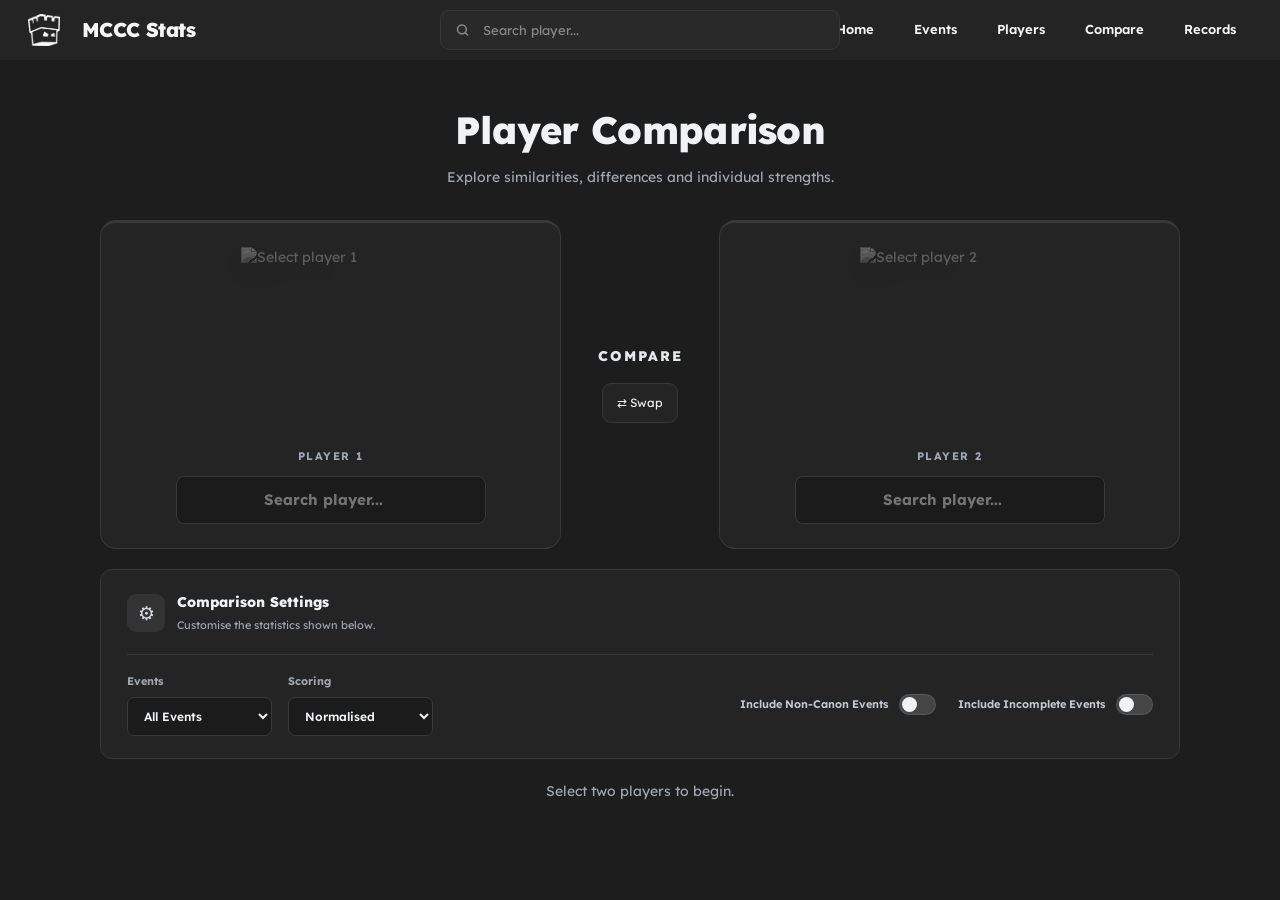
==== compare.html @ 7f7164e3 "Add files via upload" ====
<!DOCTYPE html>
<html lang="en">
<head>
  <meta charset="UTF-8">
  <meta name="viewport" content="width=device-width, initial-scale=1">
  <link rel="icon" type="image/png" href="logo.png?v=2">
  <title>Player Comparison | MCCC Stats</title>
  <link rel="stylesheet" href="css/style.css">
  <link rel="stylesheet" href="css/responsive.css">
  <link rel="stylesheet" href="css/compare.css">
</head>
<body>
<header class="site-header">
  <nav class="navbar">
    <div class="navbar-start">
      <img src="logo.png" alt="MCCC Logo"
     style="width:32px;height:32px;object-fit:contain;vertical-align:middle;margin-right:10px;">
      <a href="index.html" class="navbar-brand">MCCC Stats</a>
    </div>
    <div class="navbar-search">
      <label class="sr-only" for="navbar-player-search">Search for a player</label>
      <input type="search" id="navbar-player-search"
             class="navbar-search-input"
             placeholder="Search player..." autocomplete="off">
      <div id="navbar-search-results"
           class="navbar-search-results" hidden></div>
    </div>
    <div class="navbar-end">
      <a class="nav-link" href="index.html">Home</a>
      <a class="nav-link" href="events.html">Events</a>
      <a class="nav-link" href="players.html">Players</a>
      <a href="compare.html" class="nav-link active" aria-current="page">Compare</a>
      <a class="nav-link" href="records.html">Records</a>
    </div>
  </nav>
</header>

<main class="compare-page">
  <div class="compare-heading">
    <h1>Player Comparison</h1>
    <p>Explore similarities, differences and individual strengths.</p>
  </div>

  <section class="compare-versus" aria-label="Select players">

    <div class="compare-contender compare-left">
      <img id="compare-avatar-a"
     src="https://mc-heads.net/body/weeakneSSS/180"
     alt="Select player 1"
     class="compare-placeholder">

      <label for="compare-player-a">Player 1</label>

      <div class="compare-player-search">
        <input id="compare-player-a"
               type="search"
               placeholder="Search player..."
               autocomplete="off"
               aria-controls="compare-results-a"
               aria-autocomplete="list">

        <div id="compare-results-a"
             class="compare-player-results"
             role="listbox"
             hidden></div>
      </div>

      <a id="compare-profile-a" href="#" hidden>
        View Profile ↗
      </a>
    </div>

    <div class="compare-vs">
      <strong>COMPARE</strong>
      <button type="button"
              id="compare-swap"
              title="Swap players">
        ⇄ Swap
      </button>
    </div>

    <div class="compare-contender compare-right">
      <img id="compare-avatar-b"
     src="https://mc-heads.net/body/weeakneSSS/180"
     alt="Select player 2"
     class="compare-placeholder">

      <label for="compare-player-b">Player 2</label>

      <div class="compare-player-search">
        <input id="compare-player-b"
               type="search"
               placeholder="Search player..."
               autocomplete="off"
               aria-controls="compare-results-b"
               aria-autocomplete="list">

        <div id="compare-results-b"
             class="compare-player-results"
             role="listbox"
             hidden></div>
      </div>

      <a id="compare-profile-b" href="#" hidden>
        View Profile ↗
      </a>
    </div>
  </section>

  <section class="compare-filters" aria-label="Comparison settings">
    <div class="compare-filters-heading">
      <span class="compare-filters-icon">⚙</span>
      <div>
        <h2>Comparison Settings</h2>
        <p>Customise the statistics shown below.</p>
      </div>
    </div>

    <div class="compare-filters-content">
      <div class="compare-filter-selects">

        <label class="compare-filter-field" for="compare-season">
          <span>Events</span>
          <select id="compare-season">
  <option value="last1">Last 1</option>
  <option value="last2">Last 2</option>
  <option value="last3">Last 3</option>
  <option value="last5">Last 5</option>
  <option value="1">Season 1</option>
  <option value="2">Season 2</option>
  <option value="all"selected>All Events</option>
</select>
        </label>

        <label class="compare-filter-field" for="compare-mode">
          <span>Scoring</span>
          <select id="compare-mode">
            <option value="normalized" selected>Normalised</option>
            <option value="raw">Raw Scores</option>
          </select>
        </label>

      </div>

      <div class="compare-filter-toggles">
        <label class="compare-toggle">
          <span class="compare-toggle-label">
            Include Non-Canon Events
          </span>
          <input type="checkbox" id="compare-noncanon">
          <span class="compare-toggle-switch"
                aria-hidden="true"></span>
        </label>

        <label class="compare-toggle">
          <span class="compare-toggle-label">
            Include Incomplete Events
          </span>
          <input type="checkbox" id="compare-incomplete">
          <span class="compare-toggle-switch"
                aria-hidden="true"></span>
        </label>
      </div>
    </div>
  </section>

  <p id="compare-status"
     class="compare-status"
     aria-live="polite">
    Select two players to begin.
  </p>

  <div id="compare-results" class="compare-results" hidden>

    <section class="compare-panel">
      <h2>Event Statistics</h2>

      <div class="compare-stat-headings">
        <span id="compare-stat-name-a">Player 1</span>
        <span>STATISTIC</span>
        <span id="compare-stat-name-b">Player 2</span>
      </div>

      <div id="compare-stats" class="compare-stats"></div>
    </section>

    <section class="compare-panel">
      <h2>Shared Event Results</h2>

      <p class="compare-muted">
        Events both players participated in. The highlighted player
        achieved the higher individual placement.
      </p>

      <div id="compare-record" class="compare-record"></div>
      <div id="compare-shared" class="compare-shared"></div>
    </section>

    <section class="compare-panel">
      <h2>Game Breakdown</h2>

      <p class="compare-muted">
        Compare average placement percentile, average coins and games
        played. A higher percentile represents a higher game placement.
      </p>

      <div class="compare-radar-wrap">
        <canvas id="compare-radar"
                role="img"
                aria-label="Game placement percentile comparison">
        </canvas>
      </div>

      <div id="compare-legend" class="compare-legend"></div>

      <div class="compare-table-scroll">
        <table class="compare-table">
          <thead>
            <tr>
              <th>Game</th>
              <th id="compare-game-head-a">Player 1</th>
              <th id="compare-game-head-b">Player 2</th>
            </tr>
          </thead>
          <tbody id="compare-games"></tbody>
        </table>
      </div>
    </section>

  </div>
</main>

<script src="js/data.js"></script>
<script src="js/main.js"></script>
<script src="js/compare.js"></script>
</body>
</html>
---- css/style.css ----
@import url('https://fonts.googleapis.com/css2?family=Lexend:wght@300;400;500;600;700;800;900&display=swap');

/* ==========================================
   MCCC STATS - MAIN STYLESHEET
   ReafyStats-inspired homepage
   ========================================== */

/* ==========================================
   1. COLOURS AND VARIABLES
   ========================================== */

:root {
    --bg-main: #1d1d1d;
    --bg-secondary: #242424;
    --bg-card: #292929;
    --bg-hover: #343434;

    --text-primary: #f5f5f5;
    --text-secondary: #b9b9b9;
    --text-muted: #888888;

    --border-color: #383838;
    --accent: #e4b84e;

    --red: #ff4444;
    --orange: #ff9933;
    --yellow: #ffcc33;
    --lime: #99cc33;
    --green: #33cc66;
    --cyan: #33cccc;
    --aqua: #55dddd;
    --blue: #4488ff;
    --purple: #aa66ff;
    --pink: #ff66aa;

    --radius-sm: 5px;
    --radius-md: 9px;
    --radius-lg: 12px;

    --transition: 0.2s ease;
}

/* ==========================================
   2. RESET AND GLOBAL STYLES
   ========================================== */

* {
    box-sizing: border-box;
}

html {
    scroll-behavior: smooth;
}

body {
    margin: 0;
    padding: 0;
    min-height: 100vh;

    background-color: var(--bg-main);
    color: var(--text-primary);

    font-family: "Lexend Deca", sans-serif;
    font-size: 14px;
    line-height: 1.5;
}

button,
input,
select {
    font: inherit;
}

button {
    cursor: pointer;
}

a {
    color: inherit;
    text-decoration: none;
}

img {
    max-width: 100%;
}

h1,
h2,
h3,
p {
    margin-top: 0;
}

[hidden] {
    display: none !important;
}

.sr-only {
    position: absolute;
    width: 1px;
    height: 1px;
    padding: 0;
    margin: -1px;
    overflow: hidden;
    clip: rect(0, 0, 0, 0);
    white-space: nowrap;
    border: 0;
}

/* ==========================================
   3. NAVIGATION BAR
   ========================================== */

.site-header {
    position: relative;
    z-index: 100;

    width: 100%;
    background: var(--bg-secondary);
}

.navbar {
    display: flex;
    align-items: center;
    justify-content: space-between;

    width: 100%;
    min-height: 64px;
    padding: 0 24px;
}

.navbar-start,
.navbar-end {
    display: flex;
    align-items: center;
}

.navbar-end {
    gap: 6px;
}

.navbar-brand {
    display: inline-flex;
    align-items: center;
    gap: 10px;

    padding: 8px 12px;

    font-size: 20px;
    font-weight: 600;
    white-space: nowrap;

    border-radius: var(--radius-md);
    transition: background var(--transition);
}

.navbar-brand:hover {
    background: var(--bg-hover);
}

.navbar-logo {
    width: 32px;
    height: 32px;
    object-fit: contain;
}

.nav-link {
    display: inline-flex;
    align-items: center;
    justify-content: center;

    min-height: 42px;
    padding: 10px 16px;

    font-size: 14px;
    font-weight: 500;

    border-radius: var(--radius-md);
    transition:
        background var(--transition),
        color var(--transition);
}

.nav-link:hover {
    background: var(--bg-hover);
}

.nav-link.active {
    color: var(--text-primary);
}

/* ==========================================
   4. THEME DROPDOWN
   ========================================== */

.theme-dropdown {
    position: relative;
}

.theme-button {
    display: flex;
    align-items: center;
    justify-content: center;

    width: 42px;
    height: 42px;

    background: transparent;
    color: var(--text-primary);

    border: 0;
    border-radius: var(--radius-md);

    font-size: 23px;
    transition: background var(--transition);
}

.theme-button:hover {
    background: var(--bg-hover);
}

.theme-menu {
    position: absolute;
    top: calc(100% + 8px);
    right: 0;

    width: 190px;
    padding: 8px;

    background: var(--bg-card);
    border: 1px solid var(--border-color);
    border-radius: var(--radius-md);

    box-shadow: 0 8px 25px rgba(0, 0, 0, 0.3);
    z-index: 200;
}

.theme-menu button {
    display: block;
    width: 100%;

    padding: 10px 12px;
    text-align: left;

    background: transparent;
    color: var(--text-primary);

    border: none;
    border-radius: var(--radius-sm);
}

.theme-menu button:hover {
    background: var(--bg-hover);
}

/* ==========================================
   5. HERO SECTION
   ========================================== */

.hero {
    position: relative;
    z-index: 10;

    display: flex;
    align-items: center;
    justify-content: center;

    width: 100%;
    min-height: 310px;

    overflow: visible;
    isolation: isolate;
}

.bg-main-lobby {
    background-color: #171717;
    background-image:
        linear-gradient(
            rgba(0, 0, 0, 0.75),
            rgba(0, 0, 0, 0.85)
        ),
        url("../assets/backgrounds/main-lobby.webp");

    background-position: center;
    background-repeat: no-repeat;
    background-size: cover;
}

.hero-overlay {
    position: absolute;
    inset: 0;
    z-index: -1;

    background: rgba(0, 0, 0, 0.1);
}

.hero-content {
    width: 100%;
    padding: 48px 20px;

    display: flex;
    align-items: center;
    justify-content: center;

    text-align: center;
}

.hero-inner {
    width: 100%;
    max-width: 560px;
}

.hero-title {
    margin: 0 0 8px;

    color: #ffffff;
    font-size: clamp(48px, 7vw, 96px);
    font-weight: 800;
    line-height: 1.1;
    letter-spacing: -2px;
}

.hero-description {
    margin: 0 0 14px;

    color: #eeeeee;
    font-size: 15px;
    font-weight: 400;
}

/* ==========================================
   6. PLAYER SEARCH
   ========================================== */

.search-container {
    position: relative;
    width: 100%;
}

.player-search-input {
    display: block;

    width: 100%;
    height: 48px;
    padding: 0 16px;

    background: var(--bg-secondary);
    color: var(--text-primary);

    border: 1px solid #555555;
    border-radius: var(--radius-md);

    outline: none;

    font-size: 15px;
    transition:
        border-color var(--transition),
        box-shadow var(--transition);
}

.player-search-input::placeholder {
    color: #999999;
}

.player-search-input:focus {
    border-color: #aaaaaa;
    box-shadow: 0 0 0 2px rgba(255, 255, 255, 0.08);
}

.search-results {
    position: absolute;
    top: calc(100% + 4px);
    left: 0;
    right: 0;

    max-height: 320px;
    overflow-y: auto;

    background: var(--bg-card);
    border: 1px solid var(--border-color);
    border-radius: var(--radius-md);

    box-shadow: 0 10px 30px rgba(0, 0, 0, 0.35);
    z-index: 50;
}

.search-result {
    display: flex;
    align-items: center;
    gap: 10px;

    padding: 10px 14px;

    color: var(--text-primary);
    transition: background var(--transition);
}

.search-result:hover {
    background: var(--bg-hover);
}

.search-result img {
    width: 24px;
    height: 24px;
    border-radius: 3px;
}

/* ==========================================
   7. HOMEPAGE LAYOUT
   ========================================== */

.homepage-container {
    width: 100%;
    max-width: 1280px;

    margin: 0 auto;
    padding: 20px 16px 48px;
}

.homepage-section {
    margin-bottom: 28px;
}

.section-header {
    display: flex;
    align-items: center;
    justify-content: space-between;

    min-height: 50px;
    gap: 12px;
}

.section-title {
    margin: 0;

    font-size: 24px;
    font-weight: 700;
    line-height: 1.3;
}

.section-content {
    padding: 10px;

    border-radius: var(--radius-lg);
    background: var(--bg-secondary);
}

/* ==========================================
   8. INFORMATION TOOLTIP
   ========================================== */

.info-dropdown {
    position: relative;
}

.info-button {
    display: flex;
    align-items: center;
    justify-content: center;

    width: 42px;
    height: 42px;

    background: var(--bg-card);
    color: var(--text-primary);

    border: 0;
    border-radius: var(--radius-md);

    font-size: 22px;
    transition: background var(--transition);
}

.info-button:hover {
    background: var(--bg-hover);
}

.info-content {
    display: none;

    position: absolute;
    top: calc(100% + 6px);
    right: 0;

    width: 260px;
    padding: 14px;

    background: var(--bg-card);
    border: 1px solid var(--border-color);
    border-radius: var(--radius-md);

    color: var(--text-secondary);
    font-size: 13px;

    box-shadow: 0 8px 25px rgba(0, 0, 0, 0.3);
    z-index: 20;
}

.info-dropdown:hover .info-content,
.info-dropdown:focus-within .info-content {
    display: block;
}

/* ==========================================
   9. TEAM CARDS
   ========================================== */

.team-grid {
    display: grid;
    grid-template-columns: repeat(5, minmax(0, 1fr));
    gap: 5px;
}

.team-card {
    min-width: 0;
    padding: 16px;

    border: 1px solid var(--border-color);
    border-radius: var(--radius-md);

    background: var(--bg-card);

    transition:
        background var(--transition),
        border-color var(--transition);
}

.team-card:hover {
    border-color: #555555;
}

.team-card-header {
    display: flex;
    align-items: center;
    gap: 8px;

    min-height: 28px;
}

.team-card-header h3 {
    margin: 0;

    font-size: 15px;
    font-weight: 700;

    overflow: hidden;
    text-overflow: ellipsis;
    white-space: nowrap;
}

.team-icon {
    width: 24px;
    height: 24px;
    flex-shrink: 0;

    object-fit: contain;
}

.team-divider {
    height: 1px;
    margin: 8px 0;

    background: rgba(255, 255, 255, 0.15);
}

.team-players {
    display: flex;
    flex-direction: column;
    gap: 5px;
}

.team-player {
    display: flex;
    align-items: center;
    gap: 8px;

    min-width: 0;
    color: var(--text-primary);

    font-size: 13px;
    line-height: 20px;
}

.team-player img {
    width: 16px;
    height: 16px;

    border-radius: 2px;
    image-rendering: pixelated;
    flex-shrink: 0;
}

.team-player span {
    overflow: hidden;
    text-overflow: ellipsis;
    white-space: nowrap;
}

.team-player:hover span {
    text-decoration: underline;
}

/* ==========================================
   10. TEAM COLOURS
   ========================================== */

.red-team {
    background: rgba(255, 68, 68, 0.09);
}

.orange-team {
    background: rgba(255, 153, 51, 0.09);
}

.yellow-team {
    background: rgba(255, 204, 51, 0.09);
}

.lime-team {
    background: rgba(153, 204, 51, 0.09);
}

.green-team {
    background: rgba(51, 204, 102, 0.09);
}

.cyan-team {
    background: rgba(51, 204, 204, 0.09);
}

.aqua-team {
    background: rgba(85, 221, 221, 0.09);
}

.blue-team {
    background: rgba(68, 136, 255, 0.09);
}

.purple-team {
    background: rgba(170, 102, 255, 0.09);
}

.pink-team {
    background: rgba(255, 102, 170, 0.09);
}

/* ==========================================
   11. EVENT PROJECTION
   ========================================== */

.projection-layout {
    display: flex;
    flex-direction: row;
    gap: 12px;

    width: 100%;
}

.projection-sidebar {
    display: flex;
    flex-direction: column;
    gap: 12px;

    width: 384px;
    flex-shrink: 0;
}

.projection-main {
    display: flex;
    flex-direction: column;
    gap: 14px;

    min-width: 0;
    flex: 1;
}

.projection-settings {
    display: flex;
    flex-direction: column;
    gap: 6px;
}

.settings-label,
.projection-subtitle {
    margin: 0;

    color: var(--text-primary);
    font-size: 18px;
    font-weight: 700;
}

.game-select-container {
    display: flex;
    align-items: center;

    width: 100%;
    min-height: 48px;

    background: var(--bg-card);
    border: 1px solid var(--border-color);
    border-radius: var(--radius-md);

    overflow: hidden;
}

.selected-game-icon {
    width: 32px;
    height: 32px;

    margin: 0 10px;
    object-fit: contain;
}

.game-select {
    width: 100%;
    height: 48px;
    padding: 0 12px;

    background: transparent;
    color: var(--text-primary);

    border: none;
    outline: none;

    cursor: pointer;
}

.game-select option,
.game-select optgroup {
    background: var(--bg-secondary);
    color: var(--text-primary);
}

/* ==========================================
   12. LEADERBOARD TABLES
   ========================================== */

.projection-leaderboard {
    display: flex;
    flex-direction: column;
    gap: 8px;
}

.table-container {
    width: 100%;
    max-height: 650px;

    overflow-x: auto;
    overflow-y: auto;

    border-radius: var(--radius-md);
}

.stats-table {
    width: 100%;

    border-collapse: collapse;
    border-spacing: 0;

    font-size: 13px;
    text-align: left;
}

.stats-table thead {
    background: #191919;
}

.stats-table th {
    padding: 10px 12px;
    font-weight: 700;
    white-space: nowrap;
}

.stats-table td {
    padding: 9px 12px;
    white-space: nowrap;
}

.stats-table tbody tr {
    background: #252525;
}

.stats-table tbody tr:nth-child(even) {
    background: #2c2c2c;
}

.stats-table tbody tr:hover {
    background: #363636;
}

.stats-table td:first-child,
.stats-table th:first-child {
    width: 38px;
}

.stats-table a {
    display: inline-flex;
    align-items: center;
    gap: 8px;
}

.stats-table a:hover {
    text-decoration: underline;
}

.stats-table img {
    width: 16px;
    height: 16px;
    border-radius: 2px;
}

/* ==========================================
   13. TEAM PROJECTION RESULTS
   ========================================== */

.projection-team-results {
    display: flex;
    flex-direction: column;
    gap: 8px;
}

.projection-team-row {
    display: flex;
    align-items: center;
    gap: 12px;

    padding: 12px 14px;

    background: var(--bg-card);
    border-radius: var(--radius-md);
}

.projection-team-rank {
    width: 24px;
    font-weight: 700;
}

.projection-team-name {
    flex: 1;
    font-weight: 600;
}

.projection-team-score {
    font-weight: 700;
    font-variant-numeric: tabular-nums;
}

/* ==========================================
   14. PROJECTION CHART
   ========================================== */

.projection-chart {
    width: 100%;
    min-height: 300px;

    padding: 16px;

    background: var(--bg-card);
    border-radius: var(--radius-md);
}

.projection-options {
    display: flex;
    flex-direction: column;
    gap: 12px;

    padding: 16px;

    background: var(--bg-card);
    border-radius: var(--radius-md);
}

.projection-option {
    display: flex;
    align-items: center;
    justify-content: space-between;
    gap: 12px;
}

.projection-option label {
    color: var(--text-secondary);
}

.projection-option select {
    min-width: 120px;
    padding: 9px 12px;

    background: var(--bg-secondary);
    color: var(--text-primary);

    border: 1px solid var(--border-color);
    border-radius: var(--radius-sm);
}

/* ==========================================
   15. FOOTER
   ========================================== */

.site-footer {
    width: 100%;
    margin-top: 32px;
    padding: 30px 20px;

    background: var(--bg-secondary);
    border-top: 1px solid var(--border-color);
}

.footer-content {
    max-width: 1280px;
    margin: 0 auto;

    text-align: center;
}

.footer-content p {
    margin-bottom: 6px;
}

.footer-description {
    color: var(--text-muted);
    font-size: 12px;
}

/* ==========================================
   16. GENERAL BUTTON ANIMATIONS
   ========================================== */

button {
    transition:
        background var(--transition),
        color var(--transition),
        transform var(--transition),
        box-shadow var(--transition);
}

button:hover {
    filter: brightness(1.08);
}

button:active {
    transform: scale(0.96);
}

/* ==========================================
   17. LIGHT THEME
   ========================================== */

html[data-theme="light"] {
    --bg-main: #f3f3f3;
    --bg-secondary: #ffffff;
    --bg-card: #e9e9e9;
    --bg-hover: #dddddd;

    --text-primary: #202020;
    --text-secondary: #555555;
    --text-muted: #777777;

    --border-color: #d3d3d3;
}

html[data-theme="light"] .stats-table thead {
    background: #dedede;
}

html[data-theme="light"] .stats-table tbody tr {
    background: #f7f7f7;
}

html[data-theme="light"] .stats-table tbody tr:nth-child(even) {
    background: #ebebeb;
}

html[data-theme="light"] .stats-table tbody tr:hover {
    background: #dedede;
}

html[data-theme="light"] .team-divider {
    background: rgba(0, 0, 0, 0.15);
}

html[data-theme="light"] .game-select option,
html[data-theme="light"] .game-select optgroup {
    background: #ffffff;
    color: #202020;
}

/* ==========================================
   18. RESPONSIVE LAYOUT
   ========================================== */

@media (max-width: 1100px) {
    .team-grid {
        grid-template-columns: repeat(3, minmax(0, 1fr));
    }

    .projection-sidebar {
        width: 320px;
    }
}

@media (max-width: 768px) {
    .navbar {
        padding: 0 12px;
    }

    .navbar-brand {
        font-size: 18px;
    }

    .hero {
        min-height: 250px;
    }

    .hero-title {
        font-size: 52px;
    }

    .homepage-container {
        padding: 16px 10px 36px;
    }

    .team-grid {
        grid-template-columns: repeat(2, minmax(0, 1fr));
    }

    .projection-layout {
        flex-direction: column-reverse;
    }

    .projection-sidebar {
        width: 100%;
    }

    .projection-chart {
        min-height: 240px;
    }
}

@media (max-width: 480px) {
    .navbar {
        min-height: 58px;
    }

    .navbar-brand {
        padding: 6px;
        font-size: 16px;
    }

    .nav-link {
        padding: 8px 10px;
    }

    .hero-title {
        font-size: 44px;
    }

    .hero-description {
        font-size: 13px;
    }

    .section-title {
        font-size: 20px;
    }

    .team-card {
        padding: 12px;
    }

    .team-card-header h3 {
        font-size: 13px;
    }

    .team-player {
        font-size: 12px;
    }

    .projection-option {
        align-items: stretch;
        flex-direction: column;
    }
}


/* ==========================================
   MCCC STATS - BROWSE EVENTS PAGE
   ========================================== */

/* Page heading banner */

.events-hero {
    min-height: 115px;
}

.events-hero .hero-content {
    padding: 32px 20px;
}

.events-page-title {
    margin: 0;
    color: #ffffff;
    font-size: 36px;
    font-weight: 700;
    line-height: 1.3;
    text-align: center;
}

/* Event grid */

.events-container {
    width: 100%;
    max-width: 1280px;
    margin: 0 auto;
    padding: 16px;
}

.events-grid {
    display: grid;
    grid-template-columns: repeat(4, minmax(0, 1fr));
    gap: 12px;
    justify-items: center;
}

/* Event cards */

.event-card {
    display: flex;
    flex-direction: column;

    width: 100%;
    max-width: 448px;
    min-width: 0;

    overflow: hidden;

    background: var(--bg-secondary);
    color: var(--text-primary);

    border-radius: 12px;

    box-shadow: 0 4px 9px rgba(0, 0, 0, 0.16);

    transition:
        transform 0.2s ease,
        box-shadow 0.2s ease;
}

.event-card:hover {
    transform: translateY(-3px);
    box-shadow: 0 8px 18px rgba(0, 0, 0, 0.25);
}

/* Banner image */

.event-card-image {
    width: 100%;
    height: 144px;
    margin: 0;
    overflow: hidden;

    background: #242424;
}

.event-card-image img {
    display: block;
    width: 100%;
    height: 100%;
    object-fit: cover;
}

/* Card information */

.event-card-body {
    display: flex;
    flex-direction: column;
    flex: 1;
    gap: 8px;

    padding: 16px;
}

.event-card-title {
    margin: 0;

    font-size: 17px;
    font-weight: 700;
    line-height: 1.35;
}

.event-card-date {
    margin: 0;

    color: var(--text-secondary);
    font-size: 14px;
}

/* Badges */

.event-card-badges {
    display: flex;
    justify-content: flex-end;
    flex-wrap: wrap;
    gap: 6px;

    margin-top: auto;
}

.event-season-badge {
    display: inline-flex;
    align-items: center;

    padding: 3px 9px;

    background: var(--accent);
    color: #1d1d1d;

    border-radius: 999px;

    font-size: 12px;
    font-weight: 600;
}

.event-noncanon-badge {
    display: inline-flex;
    align-items: center;

    padding: 2px 8px;

    color: #e6ad45;
    border: 1px solid #e6ad45;

    border-radius: 999px;

    font-size: 12px;
}

/* Responsive */

@media (max-width: 1199px) {
    .events-grid {
        grid-template-columns: repeat(2, minmax(0, 1fr));
    }
}

@media (max-width: 767px) {
    .events-grid {
        grid-template-columns: 1fr;
    }

    .events-page-title {
        font-size: 26px;
    }

    .event-card {
        max-width: 448px;
    }
}


/* ==========================================
   MCCC STATS - EVENT DETAILS PAGE
   Inspired by ReafyStats
   ========================================== */

/* ------------------------------------------
   1. EVENT BANNER
   ------------------------------------------ */

.event-detail-hero {
    min-height: 145px;
    position: relative;
    background-size: cover;
    background-position: center;
}

.event-detail-hero .hero-content {
    position: relative;
    z-index: 1;
    padding: 32px 20px 42px;
    text-align: center;
}

.event-detail-title {
    margin: 0 0 8px;
    color: #fff;
    font-size: 36px;
    font-weight: 700;
    line-height: 1.2;
}

.event-detail-date {
    margin: 0;
    color: #fff;
    font-size: 16px;
}

/* ------------------------------------------
   2. MAIN CONTENT CONTAINER
   ------------------------------------------ */

.event-detail-container {
    width: 100%;
    max-width: 1280px;
    margin: 16px auto;
    padding: 16px;

    display: flex;
    flex-direction: column;
    gap: 16px;
}

.event-detail-container .homepage-section {
    width: 100%;
    margin: 0;
}

.event-detail-container .section-content {
    padding: 12px 8px;
}

/* ------------------------------------------
   3. TEAM LIST
   ------------------------------------------ */

.event-detail-team-grid {
    display: grid;
    grid-template-columns: repeat(5, minmax(0, 1fr));
    gap: 6px;
    width: 100%;
}

.event-team-card {
    min-width: 0;
    padding: 16px;

    display: flex;
    flex-direction: column;
    gap: 7px;

    border: 1px solid var(--border-color, rgba(128,128,128,.25));
    border-radius: 9px;

    background:
        color-mix(
            in srgb,
            var(--event-team-color) 10%,
            transparent
        );
}

.event-team-heading {
    display: flex;
    align-items: center;
    gap: 8px;

    min-width: 0;
    font-size: 15px;
    font-weight: 700;
}

.event-team-heading strong {
    overflow: hidden;
    text-overflow: ellipsis;
    white-space: nowrap;
}

.event-team-icon {
    width: 24px;
    height: 24px;
    object-fit: contain;
    flex-shrink: 0;
}

.event-team-divider {
    width: 100%;
    height: 1px;
    margin: 3px 0 6px;
    border: 0;
    background: var(--border-color, rgba(128,128,128,.25));
}

.event-team-player {
    display: flex;
    align-items: center;
    gap: 8px;
    min-width: 0;

    color: var(--text-primary);
    text-decoration: none;
    font-size: 13px;
    line-height: 1.6;
}

.event-team-player img {
    width: 17px;
    height: 17px;
    border-radius: 3px;
    image-rendering: pixelated;
    flex-shrink: 0;
}

.event-team-player span {
    overflow: hidden;
    white-space: nowrap;
    text-overflow: ellipsis;
}

.event-team-player:hover {
    text-decoration: underline;
}

/* ------------------------------------------
   4. GAME SELECTION
   ------------------------------------------ */

.event-game-selection {
    display: flex;
    align-items: stretch;
    gap: 16px;
    width: 100%;
}

.event-selected-games {
    flex: 3;
    min-width: 0;
}

.event-skipped-games {
    flex: 1;
    min-width: 0;
}

.event-field-label {
    margin: 0 0 12px;
    font-size: 14px;
    font-weight: 400;
    color: var(--text-secondary);
}

.event-game-grid {
    display: grid;
    grid-template-columns: repeat(4, minmax(0, 1fr));
    gap: 8px;
}

.event-skipped-grid {
    display: flex;
    flex-wrap: wrap;
    gap: 8px;
}

.event-game-divider {
    width: 1px;
    background: var(--border-color, rgba(128,128,128,.25));
    flex-shrink: 0;
}

.event-game-card {
    display: flex;
    align-items: center;
    min-width: 0;
    min-height: 50px;

    border: 1px solid var(--border-color, rgba(128,128,128,.25));
    border-radius: 8px;
    overflow: hidden;

    font-size: 13px;
    font-weight: 400;
}

.event-game-icon-box {
    width: 52px;
    min-height: 50px;

    display: flex;
    align-items: center;
    justify-content: center;
    flex-shrink: 0;

    background: var(--bg-secondary, rgba(128,128,128,.1));
}

.event-game-icon-box img {
    width: 36px;
    height: 36px;
    object-fit: contain;
}

.event-game-card > span {
    padding: 8px 12px;
    overflow-wrap: anywhere;
}

.event-game-card.skipped .event-game-icon-box img {
    filter: grayscale(1);
    opacity: .6;
}

.event-empty-message {
    margin: 0;
    padding: 12px 0;
    font-size: 13px;
    color: var(--text-secondary);
}

/* ------------------------------------------
   5. EVENT BREAKDOWN OPTIONS
   ------------------------------------------ */

.event-score-toggle {
    display: flex;
    align-items: center;
    gap: 14px;

    width: fit-content;
    padding: 8px 0 14px;

    font-size: 14px;
    cursor: pointer;
}

.event-score-toggle input {
    width: 19px;
    height: 19px;
    margin: 0;
    accent-color: var(--accent, #e4b84e);
    cursor: pointer;
}

/* ------------------------------------------
   6. TEAM / INDIVIDUAL TABS
   ------------------------------------------ */

.event-breakdown-tabs {
    display: flex;
    width: 100%;
    padding: 4px;
    margin-bottom: 16px;

    background: var(--bg-secondary, rgba(128,128,128,.1));
    border-radius: 9px;
    gap: 4px;
}

.event-breakdown-tab {
    flex: 1;
    padding: 10px 16px;

    border: 0;
    border-radius: 7px;

    background: transparent;
    color: var(--text-primary);

    font-family: inherit;
    font-size: 14px;
    font-weight: 500;

    cursor: pointer;
    transition: background .2s ease;
}

.event-breakdown-tab:hover {
    background: rgba(128,128,128,.12);
}

.event-breakdown-tab.active {
    background: #f0b65e;
    color: #171717;
    box-shadow: 0 2px 6px rgba(0, 0, 0, 0.18);
    font-weight: 700;
}

.event-breakdown-tab:not(.active) {
    background: #1c1c1c;
    color: #999999;
    box-shadow: 0 1px 5px rgba(0, 0, 0, 0.15);
}

.event-breakdown-tab:not(.active):hover {
    background: rgba(255, 255, 255, 0.06);
    color: #ffffff;
}

.event-breakdown-panel[hidden] {
    display: none !important;
}

/* ------------------------------------------
   7. EVENT BREAKDOWN TABLE
   ------------------------------------------ */

.event-table-scroll {
    width: 100%;
    overflow-x: auto;
    scrollbar-width: thin;
}

.event-breakdown-table {
    width: 100%;
    min-width: 780px;

    border-collapse: collapse;
    font-size: 13px;
}

.event-breakdown-table thead {
    background: var(--bg-secondary, rgba(128,128,128,.08));
}

.event-breakdown-table th,
.event-breakdown-table td {
    padding: 10px 9px;
    text-align: center;
    vertical-align: middle;
    white-space: nowrap;
}

.event-breakdown-table thead th {
    font-weight: 600;
    border-bottom: 1px solid var(--border-color, rgba(128,128,128,.2));
}

.event-breakdown-table thead th:nth-child(2) {
    text-align: left;
}

.event-breakdown-table tbody tr {
    border-bottom: 1px solid rgba(128,128,128,.1);
}

/* Alternating dark rows with subtle team colours */

/* ReafyStats-style leaderboard rows */

.event-breakdown-table tbody tr.event-score-row {
    background: #202020;
}

.event-breakdown-table tbody tr.event-score-row:nth-child(even) {
    background: #242424;
}

.event-breakdown-table tbody tr.event-score-row:hover {
    background: #303030;
}

/* Table sorting */

.event-sortable-header button,
.event-game-header {
    display: inline-flex;
    flex-direction: column;
    align-items: center;
    justify-content: center;
    gap: 4px;

    border: 0;
    padding: 4px;

    background: transparent;
    color: var(--text-primary);

    font: inherit;
    font-weight: 600;

    cursor: pointer;
}

.event-sortable-header button:hover,
.event-game-header:hover {
    text-decoration: underline;
}

.event-game-header img {
    width: 32px;
    height: 32px;
    object-fit: contain;
}

.event-game-header span {
    font-size: 12px;
    font-weight: 400;
    text-transform: lowercase;
}

/* Team and player name cells */

.event-breakdown-table .event-score-name {
    min-width: 165px;
    text-align: left;
}

.event-score-name-content {
    display: flex;
    align-items: center;
    gap: 10px;

    color: inherit;
    text-decoration: none;
    text-align: left;
}

.event-score-name-content > div {
    min-width: 0;
}

.event-score-name-content strong {
    display: block;
    font-size: 13px;
}

.event-score-name-content small {
    display: block;
    max-width: 240px;
    margin-top: 3px;

    overflow: hidden;
    text-overflow: ellipsis;

    color: var(--text-secondary);
    font-size: 11px;
    font-weight: 400;
}

a.event-score-name-content:hover strong {
    text-decoration: underline;
}

.event-score-team-icon {
    width: 32px;
    height: 32px;
    object-fit: contain;
    flex-shrink: 0;
}

.event-score-player-head {
    width: 28px;
    height: 28px;
    border-radius: 4px;
    image-rendering: pixelated;
    flex-shrink: 0;
}

.event-score-total {
    font-weight: 700;
    text-align: right !important;
}

/* ------------------------------------------
   8. RESPONSIVE DESIGN
   ------------------------------------------ */

@media (max-width: 1199px) {

    .event-detail-team-grid {
        grid-template-columns: repeat(4, minmax(0, 1fr));
    }

    .event-game-grid {
        grid-template-columns: repeat(2, minmax(0, 1fr));
    }

}

@media (max-width: 900px) {

    .event-game-selection {
        flex-direction: column;
    }

    .event-game-divider {
        width: 100%;
        height: 1px;
    }

}

@media (max-width: 767px) {

    .event-detail-title {
        font-size: 26px;
    }

    .event-detail-container {
        padding: 12px;
    }

    .event-detail-team-grid {
        grid-template-columns: repeat(2, minmax(0, 1fr));
    }

    .event-team-card {
        padding: 12px;
    }

    .event-game-grid {
        grid-template-columns: repeat(2, minmax(0, 1fr));
    }

    .event-breakdown-table {
        font-size: 12px;
    }

    .event-breakdown-table th,
    .event-breakdown-table td {
        padding: 8px 7px;
    }

}

@media (max-width: 420px) {

    .event-detail-team-grid {
        grid-template-columns: 1fr;
    }

    .event-game-grid {
        grid-template-columns: 1fr;
    }

}

/* ==========================================
   EVENT TEAM GRID - 4 TO 8 TEAMS
   ========================================== */

/* Default: four equal columns */
.event-detail-team-grid {
    display: grid;
    grid-template-columns: repeat(4, minmax(0, 1fr));
    gap: 6px;
}

/* 5 or 6 teams: three columns */
.event-detail-team-grid:has(> :nth-child(5)):not(:has(> :nth-child(7))) {
    grid-template-columns: repeat(6, minmax(0, 1fr));
}

.event-detail-team-grid:has(> :nth-child(5)):not(:has(> :nth-child(7))) > * {
    grid-column: span 2;
}

/* Centre the last two cards when there are 5 teams */
.event-detail-team-grid:has(> :nth-child(5):last-child) > :nth-child(4) {
    grid-column: 2 / span 2;
}

/* 7 teams: four on top, three centred underneath */
.event-detail-team-grid:has(> :nth-child(7):last-child) {
    grid-template-columns: repeat(8, minmax(0, 1fr));
}

.event-detail-team-grid:has(> :nth-child(7):last-child) > * {
    grid-column: span 2;
}

.event-detail-team-grid:has(> :nth-child(7):last-child) > :nth-child(5) {
    grid-column: 2 / span 2;
}

/* Tablet */
@media (max-width: 767px) {
    .event-detail-team-grid,
    .event-detail-team-grid:has(> :nth-child(5)):not(:has(> :nth-child(7))),
    .event-detail-team-grid:has(> :nth-child(7):last-child) {
        grid-template-columns: repeat(2, minmax(0, 1fr));
    }

    .event-detail-team-grid > * {
        grid-column: auto !important;
    }
}

/* Mobile */
@media (max-width: 420px) {
    .event-detail-team-grid,
    .event-detail-team-grid:has(> :nth-child(5)):not(:has(> :nth-child(7))),
    .event-detail-team-grid:has(> :nth-child(7):last-child) {
        grid-template-columns: 1fr;
    }
}


/* ==========================================
   EVENT BREAKDOWN - DARK HEADER
   ========================================== */

/* Darker background around the table headings */
.event-breakdown-table {
    border-collapse: separate;
    border-spacing: 0;
}

/* Dark background across the header */
.event-breakdown-table thead {
    background: #171b25;
}

/* Header cells */
.event-breakdown-table thead th {
    background: #171b25;
    color: #f5f5f5;

    padding: 14px 10px;

    border-top: 1px solid #303746;
    border-bottom: 1px solid #303746;
}

/* Rounded corners */
.event-breakdown-table thead th:first-child {
    border-left: 1px solid #303746;
    border-top-left-radius: 10px;
    border-bottom-left-radius: 10px;
}

.event-breakdown-table thead th:last-child {
    border-right: 1px solid #303746;
    border-top-right-radius: 10px;
    border-bottom-right-radius: 10px;
}

/* Make the sorting labels readable */
.event-breakdown-table thead button {
    color: #f5f5f5;
}

/* A little breathing room beneath the header */
.event-breakdown-table tbody tr:first-child > * {
    padding-top: 15px;
}

/* Light theme support */
[data-theme="light"] .event-breakdown-table thead,
[data-theme="light"] .event-breakdown-table thead th {
    background: #e1e5eb;
    color: #202530;
    border-color: #c5ccd5;
}

[data-theme="light"] .event-breakdown-table thead button {
    color: #202530;
}


/* ==========================================
   EVENT TABLE HEADER - REFINED
   ========================================== */

.event-breakdown-table thead,
.event-breakdown-table thead th {
    background: #1c1c1c;
    color: #ffffff;
    border-color: #1c1c1c;
}

/* Only round the TOP corners */
.event-breakdown-table thead th:first-child {
    border-top-left-radius: 10px;
    border-bottom-left-radius: 0;
}

.event-breakdown-table thead th:last-child {
    border-top-right-radius: 10px;
    border-bottom-right-radius: 0;
}

/* Remove any bottom rounding */
.event-breakdown-table thead th {
    border-bottom-left-radius: 0;
    border-bottom-right-radius: 0;
}

/* Keep the header labels and icons readable */
.event-breakdown-table thead button {
    color: #ffffff;
}


/* ==========================================
   REMOVE OLD TABLE HEADER OUTLINE
   ========================================== */

.event-breakdown-table thead,
.event-breakdown-table thead th {
    background: #1c1c1c;
    border: none !important;
    border-radius: 0 !important;
    box-shadow: none !important;
}

/* Only the top two outer corners are rounded */
.event-breakdown-table thead th:first-child {
    border-top-left-radius: 10px !important;
}

.event-breakdown-table thead th:last-child {
    border-top-right-radius: 10px !important;
}

/* Remove the gap between header and rows */
.event-breakdown-table {
    border-spacing: 0 !important;
}

/* Make the first row sit directly against the header */
.event-breakdown-table tbody tr:first-child > * {
    padding-top: 10px;
}

/* Bold scores in the currently sorted column */
.event-breakdown-table tbody td.event-active-column,
.event-breakdown-table tbody th.event-active-column {
    font-weight: 800;
}

/* Highlight the selected column's heading */
.event-breakdown-table thead th.event-active-column {
    font-weight: 800;
}

/* Clearer highlighting for the selected score column */
.event-breakdown-table tbody td.event-active-column,
.event-breakdown-table tbody th.event-active-column {
    font-weight: 600;
    color: #ffffff;
    font-size: 13.5px;
    letter-spacing: 0.1px;
}

/* Keep unselected totals at normal weight */
.event-breakdown-table tbody th.event-score-total {
    font-weight: 400;
}

/* Selected totals use the same highlighting */
.event-breakdown-table tbody th.event-score-total.event-active-column {
    font-weight: 600;
}


@media (prefers-reduced-motion: reduce) {
    .event-breakdown-table tbody tr {
        transition: none;
    }
}


/* ==========================================
   MCCC STATS - PLAYER PROFILE
   ReafyStats-inspired layout
   ========================================== */

.player-page {
    width: 100%;
    max-width: 1230px;
    margin: 0 auto;
    padding: 34px 16px 80px;
}

.player-layout {
    display: grid;
    grid-template-columns: 280px minmax(0, 1fr);
    gap: 40px;
    align-items: start;
}

.player-sidebar,
.player-content {
    min-width: 0;
}

.player-content {
    display: flex;
    flex-direction: column;
    gap: 28px;
}

/* ------------------------------------------
   LEFT SIDEBAR
   ------------------------------------------ */

.player-identity {
    display: flex;
    flex-direction: column;
    align-items: center;
    gap: 16px;
    margin-bottom: 8px;
}

.player-identity h1 {
    margin: 0;
    padding: 3px 10px;

    background: #191919;
    color: #f5f5f5;

    border-radius: 8px;

    font-size: 23px;
    font-weight: 700;
    line-height: 1.3;
    text-align: center;
    overflow-wrap: anywhere;
}

.player-skin {
    display: block;
    width: 220px;
    height: 420px;
    max-width: 100%;

    object-fit: contain;
    image-rendering: pixelated;
}

.player-filters {
    display: flex;
    flex-direction: column;
    gap: 12px;

    padding: 28px 32px 36px;
    background: #202020;
    border-radius: 12px;
}

.player-filters h2 {
    margin: 0 0 4px;
    font-size: 21px;
    font-weight: 700;
}

.player-filters > label:not(.player-filter-checkbox) {
    font-size: 13px;
    color: #eeeeee;
}

.player-filters select {
    width: 100%;
    min-height: 48px;
    padding: 10px 14px;

    background: #222222;
    color: #f5f5f5;

    border: 1px solid #454545;
    border-radius: 8px;

    font-size: 13px;
    font-weight: 600;
    cursor: pointer;
}

.player-filter-checkbox {
    display: flex;
    align-items: center;
    justify-content: space-between;
    gap: 10px;

    font-size: 12px;
    color: #f0f0f0;
    cursor: pointer;
}

.player-filter-checkbox input {
    width: 22px;
    height: 22px;
    margin: 0;
    accent-color: #dedede;
    cursor: pointer;
}

/* ------------------------------------------
   SECTION HEADINGS
   ------------------------------------------ */

.player-section {
    min-width: 0;
}

.player-section > h2 {
    margin: 0 0 8px;
    font-size: 24px;
    font-weight: 700;
    line-height: 1.35;
    color: #f5f5f5;
}

/* ------------------------------------------
   JOINED STATISTICS PANELS
   ------------------------------------------ */

.player-stat-group {
    display: grid;
    grid-template-columns: repeat(2, minmax(0, 1fr));

    gap: 0;
    margin-bottom: 8px;

    background: #1b1b1b;
    border-radius: 15px;
    overflow: hidden;
}

.player-stat-group.player-participation {
    grid-template-columns: repeat(3, minmax(0, 1fr));
    margin-bottom: 16px;
}

.player-stat-card {
    display: flex;
    flex-direction: row;
    align-items: center;
    justify-content: space-between;

    min-width: 0;
    min-height: 96px;
    padding: 17px 24px;
    gap: 12px;

    background: transparent;
}

.player-stat-card + .player-stat-card {
    border-left: 1px solid #333333;
}

.player-stat-info {
    display: flex;
    flex-direction: column;
    align-items: flex-start;
    gap: 2px;
    min-width: 0;
}

.player-stat-label {
    color: #aaaaaa;
    font-size: 14px;
    font-weight: 400;
    line-height: 1.4;
}

.player-stat-card strong {
    color: #f5f5f5;
    font-size: 34px;
    font-weight: 700;
    line-height: 1.1;
    font-variant-numeric: tabular-nums;
}

.player-stat-icon {
    display: flex;
    align-items: center;
    justify-content: center;
    flex-shrink: 0;

    font-size: 28px;
    line-height: 1;
}

.player-participation .player-stat-card {
    min-height: 92px;
}

.player-participation .player-stat-card strong {
    font-size: 32px;
}

/* ------------------------------------------
   COMPACT EVENT HISTORY AND GAME TABLES
   ------------------------------------------ */

.player-table-wrapper {
    width: 100%;
    overflow-x: auto;
    background: #202020;
    border-radius: 10px;
}

.player-history-table,
.player-game-table {
    width: 100%;
    border-collapse: collapse;
    border-spacing: 0;
    table-layout: auto;
    font-size: 13px;
}

.player-history-table thead,
.player-game-table thead {
    background: #1b1b1b;
}

.player-history-table th,
.player-game-table th {
    padding: 10px 12px;

    color: #f0f0f0;
    font-size: 12px;
    font-weight: 700;
    text-align: left;
    text-transform: uppercase;
    white-space: nowrap;
}

.player-history-table td,
.player-game-table td {
    padding: 9px 12px;

    color: #f5f5f5;
    font-size: 13px;
    font-weight: 500;
    text-align: left;
    white-space: nowrap;

    border-bottom: 1px solid #292929;
}

.player-history-table tbody tr,
.player-game-table tbody tr {
    background: #202020;
}

.player-history-table tbody tr:hover,
.player-game-table tbody tr:hover {
    background: #2a2a2a;
}

.player-history-table th:first-child,
.player-history-table td:first-child {
    width: 18%;
}

.player-history-table th:nth-child(2),
.player-history-table td:nth-child(2) {
    width: 45%;
}

.player-history-table th:nth-child(3),
.player-history-table td:nth-child(3) {
    width: 19%;
}

.player-history-table a {
    color: inherit;
    font-weight: 700;
    text-decoration: none;
}

.player-history-table a:hover {
    text-decoration: underline;
}

/* Team name and colour */

.player-history-team {
    display: inline-flex;
    align-items: center;
    gap: 9px;
    white-space: nowrap;
    font-weight: 600;
}

.player-history-team-color {
    display: inline-block;
    flex-shrink: 0;

    width: 15px;
    height: 15px;

    border-radius: 3px;
}

.player-empty {
    padding: 20px !important;
    text-align: center !important;
    color: #999999 !important;
}

/* ------------------------------------------
   GAME STATISTICS RADAR
   ------------------------------------------ */

.player-radar-container {
    display: flex;
    align-items: center;
    justify-content: center;

    width: 100%;
    min-height: 440px;
    margin: 0 0 12px;

    background: transparent;
    border: none;
    border-radius: 0;
}

.player-radar-container canvas {
    display: block;
    max-width: 100%;
    image-rendering: auto;
}

/* ------------------------------------------
   GAME SELECTION
   ------------------------------------------ */

.player-game-selector {
    display: flex;
    align-items: center;
    gap: 14px;

    width: 100%;
    min-height: 62px;
    margin-bottom: 14px;

    background: #202020;
    border: 1px solid #414141;
    border-radius: 9px;
    overflow: hidden;
}

.player-selected-game-icon {
    width: 36px;
    height: 36px;
    margin-left: 14px;
    flex-shrink: 0;
    object-fit: contain;
    image-rendering: pixelated;
}

.player-game-selector select {
    flex: 1;
    min-width: 0;
    min-height: 62px;
    padding: 0 18px;

    background: transparent;
    color: #f5f5f5;

    border: 0;
    border-left: 1px solid #414141;
    outline: none;

    font-size: 15px;
    font-weight: 600;
    cursor: pointer;
}

.player-game-selector option {
    background: #202020;
    color: #ffffff;
}

/* ------------------------------------------
   GAME TABLE
   ------------------------------------------ */

.player-game-table th:first-child,
.player-game-table td:first-child {
    width: 40%;
}

.player-game-table td:first-child {
    font-weight: 700;
}

/* ------------------------------------------
   RESPONSIVE LAYOUT
   ------------------------------------------ */

@media (max-width: 950px) {
    .player-layout {
        grid-template-columns: 220px minmax(0, 1fr);
        gap: 24px;
    }

    .player-skin {
        width: 190px;
        height: 350px;
    }

    .player-filters {
        padding: 20px;
    }

    .player-stat-card {
        padding: 14px 16px;
    }

    .player-stat-card strong {
        font-size: 27px;
    }

    .player-stat-icon {
        font-size: 22px;
    }
}

@media (max-width: 700px) {
    .player-page {
        padding: 20px 12px 50px;
    }

    .player-layout {
        grid-template-columns: 1fr;
        gap: 24px;
    }

    .player-identity {
        gap: 8px;
    }

    .player-skin {
        width: 170px;
        height: 300px;
    }

    .player-filters {
        max-width: 440px;
        margin: 0 auto;
    }

    .player-content {
        gap: 28px;
    }

    .player-stat-card {
        min-height: 85px;
        padding: 12px;
    }

    .player-stat-card strong {
        font-size: 24px;
    }

    .player-stat-label {
        font-size: 11px;
    }

    .player-stat-icon {
        font-size: 18px;
    }

    .player-history-table,
    .player-game-table {
        min-width: 540px;
    }
}

@media (max-width: 400px) {
    .player-stat-icon {
        display: none;
    }

    .player-stat-card {
        padding: 10px;
    }
}


/* Game icons in statistics table */

.player-game-name {
    display: inline-flex;
    align-items: center;
    gap: 12px;
}

.player-game-name img {
    width: 24px;
    height: 24px;
    object-fit: contain;
    image-rendering: pixelated;
}


/* Selected game details */

#player-all-games-view[hidden],
#player-all-games-table[hidden],
#player-selected-game-view[hidden] {
    display: none !important;
}

.player-game-detail-stats {
    margin-top: 18px;
    margin-bottom: 16px;
}

#player-selected-game-view .player-game-table th,
#player-selected-game-view .player-game-table td {
    width: 33.333%;
}

#player-selected-game-view .player-game-table a {
    color: #f5f5f5;
    font-weight: 700;
    text-decoration: none;
}

#player-selected-game-view .player-game-table a:hover {
    text-decoration: underline;
}


/* Hide whichever game statistics view isn't selected */

#player-all-games-view[hidden],
#player-all-games-table[hidden],
#player-selected-game-view[hidden] {
    display: none !important;
}

/* Individual game statistics */

.player-game-detail-stats {
    margin-top: 18px;
    margin-bottom: 16px;
}

#player-selected-game-view .player-game-table a {
    color: #f5f5f5;
    font-weight: 700;
    text-decoration: none;
}

#player-selected-game-view .player-game-table a:hover {
    text-decoration: underline;
}

.player-coin-icon {
    width: 16px;
    height: 16px;
    object-fit: contain;
    vertical-align: middle;
    margin-left: 3px;
}


/* ==========================================
   PLAYER PROFILE - REAFYSTATS REFINEMENTS
   ========================================== */

/* Slightly softer typography and headings */
.player-page {
    color: #f1f1f1;
}

.player-section > h2 {
    font-size: 24px;
    font-weight: 750;
    letter-spacing: -0.45px;
    margin-bottom: 8px;
}

/* ReafyStats-style compact tables */
.player-page .player-table-wrapper {
    background: #202020;
    border-radius: 12px;
    overflow-x: auto;
}

.player-page .player-history-table,
.player-page .player-game-table {
    width: 100%;
    border-collapse: collapse;
    font-size: 13px;
}

.player-page .player-history-table thead,
.player-page .player-game-table thead {
    background: #1c1c1c;
}

.player-page .player-history-table th,
.player-page .player-game-table th {
    padding: 10px 9px;
    font-size: 12px;
    font-weight: 750;
    color: #f2f2f2;
    text-transform: uppercase;
}

.player-page .player-history-table td,
.player-page .player-game-table td {
    padding: 9px;
    font-size: 13px;
    font-weight: 600;
    border-bottom: 1px solid #242424;
}

.player-page .player-history-table tbody tr:hover,
.player-page .player-game-table tbody tr:hover {
    background: #292929;
}

/* Radar chart area */
.player-page #player-all-games-view {
    width: 100%;
}

.player-page .player-radar-container {
    width: 100%;
    min-height: 470px;
    margin: 8px 0 20px;
    padding: 0;
    background: transparent;
    border: none;
}

.player-page .player-radar-container canvas {
    display: block;
    max-width: 100%;
    margin: 0 auto;
}

/* Game dropdown */
.player-page .player-game-selector {
    min-height: 64px;
    margin-bottom: 16px;
    gap: 0;
    background: #202020;
    border: 1px solid #414141;
    border-radius: 9px;
}

.player-page .player-selected-game-icon {
    width: 32px;
    height: 32px;
    margin: 0 17px;
    object-fit: contain;
    image-rendering: pixelated;
}

.player-page .player-game-selector select {
    min-height: 62px;
    padding: 0 22px;
    font-size: 16px;
    font-weight: 650;
    border-left: 1px solid #414141;
    cursor: pointer;
}

/* All-games table: ready for the new columns */
.player-page #player-all-games-table th:first-child,
.player-page #player-all-games-table td:first-child {
    width: 43%;
}

.player-page #player-all-games-table th:nth-child(2),
.player-page #player-all-games-table td:nth-child(2) {
    width: 20%;
}

.player-page #player-all-games-table th:nth-child(3),
.player-page #player-all-games-table td:nth-child(3) {
    width: 20%;
}

.player-page #player-all-games-table th:last-child,
.player-page #player-all-games-table td:last-child {
    width: 17%;
}

/* Details links for individual games */
.player-page .player-game-details-link {
    display: inline-block;
    padding: 4px 6px;
    color: #f5f5f5;
    font-size: 12px;
    font-weight: 800;
    text-transform: uppercase;
    cursor: pointer;
}

.player-page .player-game-details-link:hover {
    color: #e9b65d;
    text-decoration: underline;
}

/* Selected-game statistics */
.player-page .player-game-detail-stats {
    margin-top: 18px;
    margin-bottom: 16px;
}

/* Keep the existing show/hide functionality */
.player-page [hidden] {
    display: none !important;
}

/* Smaller screens */
@media (max-width: 700px) {
    .player-page .player-radar-container {
        min-height: 320px;
    }

    .player-page .player-game-selector select {
        font-size: 14px;
        padding: 0 12px;
    }

    .player-page #player-all-games-table {
        overflow-x: auto;
    }

    .player-page #player-all-games-table table {
        min-width: 540px;
    }
}


/* ReafyStats-style Details buttons */

.player-page .player-game-details-link {
    appearance: none;
    -webkit-appearance: none;

    background: transparent;
    border: none;
    box-shadow: none;
    border-radius: 0;

    color: #f5f5f5;
    font-family: inherit;
    font-size: 12px;
    font-weight: 800;
    text-transform: uppercase;

    padding: 4px 6px;
    margin: 0;

    cursor: pointer;
    transition: color 0.15s ease;
}

.player-page .player-game-details-link:hover {
    background: transparent;
    color: #f1b65e;
    text-decoration: none;
}

.player-page .player-game-details-link:focus-visible {
    outline: 2px solid #f1b65e;
    outline-offset: 3px;
}


/* Pixel-art statistics icons */

.player-page .player-stat-icon {
    display: flex;
    align-items: center;
    justify-content: center;
    flex-shrink: 0;
}

.player-page .player-stat-icon img {
    width: 32px;
    height: 32px;
    object-fit: contain;
    image-rendering: pixelated;
}

/* MCCC team icons in event history */

.player-page .player-history-team-icon {
    width: 20px;
    height: 20px;
    object-fit: contain;
    image-rendering: pixelated;
    flex-shrink: 0;
    vertical-align: middle;
}

.player-page .player-history-team {
    display: inline-flex;
    align-items: center;
    gap: 7px;
}


/* ==========================================
   MCCC STATS - TYPOGRAPHY
   ========================================== */

/* Apply Lexend throughout the website */

body,
button,
input,
select,
textarea {
    font-family: 'Lexend', sans-serif;
}

/* Navigation */

.navbar-brand {
    font-weight: 800;
    letter-spacing: -0.8px;
}

.nav-link {
    font-weight: 600;
}

/* Player profile headings */

.player-page .player-identity h1 {
    font-size: 27px;
    font-weight: 800;
    letter-spacing: -1px;
}

.player-page .player-section > h2 {
    font-size: 24px;
    font-weight: 800;
    letter-spacing: -0.8px;
}

/* Statistics card labels */

.player-page .player-stat-label {
    font-size: 13px;
    font-weight: 600;
    letter-spacing: -0.2px;
}

/* Large statistics numbers */

.player-page .player-stat-info strong {
    font-size: 27px;
    font-weight: 800;
    letter-spacing: -1px;
    line-height: 1.2;
}

/* Tables */

.player-page .player-history-table,
.player-page .player-game-table {
    font-family: 'Lexend', sans-serif;
}

.player-page .player-history-table th,
.player-page .player-game-table th {
    font-size: 12px;
    font-weight: 800;
    letter-spacing: -0.3px;
}

.player-page .player-history-table td,
.player-page .player-game-table td {
    font-size: 13px;
    font-weight: 500;
}

/* Player and event links */

.player-page .player-history-table a,
.player-page .player-game-table a {
    font-weight: 700;
}

/* Filters */

.player-page .player-filters h2 {
    font-size: 20px;
    font-weight: 800;
}

.player-page .player-filters label {
    font-size: 13px;
    font-weight: 500;
}

.player-page select {
    font-family: 'Lexend', sans-serif;
    font-weight: 500;
}

/* Game details buttons */

.player-page .player-game-details-link {
    font-family: 'Lexend', sans-serif;
    font-weight: 800;
    font-size: 12px;
}

/* Game names */

.player-page .player-game-name {
    font-weight: 600;
}


/* ==========================================
   PLAYER PROFILE - SIDEBAR REFINEMENTS
   ========================================== */

/* Main sidebar */

.player-page .player-sidebar {
    display: flex;
    flex-direction: column;
    align-items: stretch;
    gap: 0;
    min-width: 0;
}

/* Player identity */

.player-page .player-identity {
    display: flex;
    flex-direction: column;
    align-items: center;
    text-align: center;
    padding: 20px 16px 24px;
}

/* Minecraft skin */

.player-page .player-identity img {
    display: block;
    max-width: 100%;
    height: auto;
    object-fit: contain;
    image-rendering: pixelated;
    margin: 0 auto 16px;
}

/* Username */

.player-page .player-identity h1 {
    margin: 0;
    font-family: 'Lexend', sans-serif;
    font-size: 27px;
    font-weight: 800;
    line-height: 1.2;
    letter-spacing: -0.8px;
    overflow-wrap: anywhere;
}

/* Filters */

.player-page .player-filters {
    padding: 20px 16px;
}

.player-page .player-filters h2 {
    margin: 0 0 18px;
    font-size: 19px;
    font-weight: 800;
    letter-spacing: -0.5px;
}

/* Filter labels */

.player-page .player-filters label {
    font-family: 'Lexend', sans-serif;
    font-size: 13px;
    font-weight: 600;
}

/* Filter dropdowns */

.player-page .player-filters select {
    width: 100%;
    min-height: 40px;
    font-family: 'Lexend', sans-serif;
    font-size: 13px;
    font-weight: 500;
    border-radius: 6px;
    cursor: pointer;
}

/* Filter controls */

.player-page .player-filters input[type="checkbox"] {
    width: 16px;
    height: 16px;
    accent-color: #f1b65e;
    cursor: pointer;
}

/* Smaller screens */

@media (max-width: 768px) {
    .player-page .player-identity {
        padding: 16px;
    }

    .player-page .player-identity h1 {
        font-size: 24px;
    }

    .player-page .player-filters {
        padding: 16px;
    }
}


/* ==========================================
   PLAYER SIDEBAR - SIZE & SPACING FIX
   ========================================== */

.player-page .player-sidebar {
    align-self: start;
    gap: 16px;
}

/* Compact player identity */

.player-page .player-identity {
    padding: 8px 12px 12px;
    gap: 12px;
}

/* Username */

.player-page .player-identity h1 {
    font-size: 26px;
    font-weight: 800;
    margin: 0;
}

/* Limit Minecraft skin size */

.player-page .player-identity img {
    max-height: 390px;
    max-width: 100%;
    width: auto;
    height: auto;
    object-fit: contain;
    margin: 0 auto;
    image-rendering: pixelated;
}

/* Bring filters closer to the skin */

.player-page .player-filters {
    padding: 16px;
    margin-top: 0;
    border-radius: 10px;
}

.player-page .player-filters h2 {
    font-size: 19px;
    margin-bottom: 20px;
}

/* Mobile */

@media (max-width: 768px) {
    .player-page .player-identity img {
        max-height: 300px;
    }

    .player-page .player-sidebar {
        gap: 12px;
    }
}


/* ==========================================
   MCCC STATS - NAVBAR SEARCH
   ========================================== */

/* Three-part navbar layout */

.navbar:has(.navbar-search) {
    display: grid;
    grid-template-columns: minmax(0, 1fr) minmax(220px, 400px) minmax(0, 1fr);
    align-items: center;
    gap: 24px;
    min-height: 68px;
    padding: 0 28px;
}

.navbar-start {
    justify-self: start;
    min-width: 0;
}

.navbar-end {
    justify-self: end;
    display: flex;
    align-items: center;
    gap: 8px;
}

/* Search container */

.navbar-search {
    position: relative;
    width: 100%;
    min-width: 0;
    justify-self: center;
}

/* Search input */

.navbar-search-input {
    appearance: none;
    display: block;
    width: 100%;
    height: 40px;
    padding: 0 16px 0 42px;

    background: var(--bg-card);
    color: var(--text-primary);

    border: 1px solid var(--border-color);
    border-radius: 9px;
    outline: none;

    font-family: 'Lexend', sans-serif;
    font-size: 13px;
    font-weight: 400;

    transition: border-color .2s ease,
                box-shadow .2s ease;
}

.navbar-search-input::placeholder {
    color: var(--text-muted);
}

.navbar-search-input:focus {
    border-color: var(--accent);
    box-shadow: 0 0 0 2px rgba(228, 184, 78, .12);
}

/* Magnifying glass */

.navbar-search::before {
    content: "";
    position: absolute;
    left: 15px;
    top: 50%;
    width: 15px;
    height: 15px;

    transform: translateY(-50%);
    pointer-events: none;

    background-color: var(--text-muted);
    -webkit-mask: url("data:image/svg+xml,%3Csvg xmlns='http://www.w3.org/2000/svg' viewBox='0 0 24 24' fill='none' stroke='black' stroke-width='2.5' stroke-linecap='round'%3E%3Ccircle cx='11' cy='11' r='7'/%3E%3Cpath d='m20 20-4-4'/%3E%3C/svg%3E") center / contain no-repeat;
    mask: url("data:image/svg+xml,%3Csvg xmlns='http://www.w3.org/2000/svg' viewBox='0 0 24 24' fill='none' stroke='black' stroke-width='2.5' stroke-linecap='round'%3E%3Ccircle cx='11' cy='11' r='7'/%3E%3Cpath d='m20 20-4-4'/%3E%3C/svg%3E") center / contain no-repeat;
}

/* Search suggestions */

.navbar-search-results {
    position: absolute;
    top: calc(100% + 7px);
    left: 0;
    right: 0;

    max-height: 340px;
    overflow-y: auto;

    background: var(--bg-card);
    border: 1px solid var(--border-color);
    border-radius: 10px;

    box-shadow: 0 12px 30px rgba(0, 0, 0, .4);
    z-index: 500;
}

/* Shared suggestion styling */

.navbar-search-results .search-result {
    display: flex;
    align-items: center;
    gap: 11px;
    padding: 10px 13px;

    font-size: 13px;
    font-weight: 500;
    color: var(--text-primary);
}

.navbar-search-results .search-result:hover {
    background: var(--bg-hover);
}

.navbar-search-results .search-result img {
    width: 26px;
    height: 26px;
    border-radius: 4px;
    image-rendering: pixelated;
    flex-shrink: 0;
}

/* Navbar text */

.navbar-brand {
    font-weight: 800;
    letter-spacing: -0.6px;
}

.nav-link {
    font-weight: 600;
    font-size: 13px;
}

/* ==========================================
   RESPONSIVE NAVBAR
   ========================================== */

@media (max-width: 900px) {
    .navbar:has(.navbar-search) {
        grid-template-columns: auto minmax(160px, 1fr) auto;
        gap: 12px;
        padding: 0 16px;
    }

    .navbar-brand {
        padding: 6px;
        font-size: 17px;
    }

    .nav-link {
        padding: 8px;
    }
}

@media (max-width: 600px) {
    .navbar:has(.navbar-search) {
        grid-template-columns: 1fr auto;
        gap: 8px;
        padding: 10px 12px;
    }

    .navbar-start {
        grid-column: 1;
        grid-row: 1;
    }

    .navbar-end {
        grid-column: 2;
        grid-row: 1;
    }

    .navbar-search {
        grid-column: 1 / -1;
        grid-row: 2;
        width: 100%;
    }

    .navbar-search-input {
        height: 40px;
    }

    .navbar-brand {
        font-size: 16px;
    }

    .nav-link {
        font-size: 12px;
        padding: 7px;
    }

    .theme-button {
        width: 36px;
        height: 36px;
    }
}

/* Dodgebolt result icons */

.event-score-name strong {
    display: inline-flex;
    align-items: center;
    gap: 8px;
}

.event-dodgebolt-icon {
    width: 20px;
    height: 20px;
    object-fit: contain;
    flex-shrink: 0;
}

/* Player event history Dodgebolt icons */

.player-dodgebolt-icon {
    width: 16px;
    height: 16px;
    object-fit: contain;
    flex-shrink: 0;
    vertical-align: middle;
}

/* Player game selector - aligned dropdown arrow */

.player-page .player-game-selector select {
    appearance: none;
    -webkit-appearance: none;

    padding-right: 52px;

    background-image: url("data:image/svg+xml,%3Csvg xmlns='http://www.w3.org/2000/svg' width='16' height='16' viewBox='0 0 24 24' fill='none' stroke='%23dddddd' stroke-width='2.5' stroke-linecap='round' stroke-linejoin='round'%3E%3Cpath d='m6 9 6 6 6-6'/%3E%3C/svg%3E");
    background-repeat: no-repeat;
    background-position: right 20px center;
    background-size: 16px 16px;
}

/* Individual leaderboard - winner/finalist icons */

.event-score-name-content .event-player-result-icon {
    width: 17px;
    height: 17px;
    object-fit: contain;
    flex-shrink: 0;
}

/* ==========================================
   MOBILE TEAM GRID FIX
   ========================================== */

/* Tablets and smaller screens: 2 columns */
@media (max-width: 767px) {
    .event-detail-team-grid,
    .event-detail-team-grid:has(> :nth-child(5)):not(:has(> :nth-child(7))),
    .event-detail-team-grid:has(> :nth-child(7):last-child) {
        grid-template-columns: repeat(2, minmax(0, 1fr));
    }

    .event-detail-team-grid > .event-team-card {
        grid-column: auto !important;
    }
}

/* Small phones: 1 column */
@media (max-width: 420px) {
    .event-detail-team-grid,
    .event-detail-team-grid:has(> :nth-child(5)):not(:has(> :nth-child(7))),
    .event-detail-team-grid:has(> :nth-child(7):last-child) {
        grid-template-columns: minmax(0, 1fr);
    }

    .event-detail-team-grid > .event-team-card {
        grid-column: auto !important;
    }
}

/* Centre the fifth team on mobile */
@media (min-width: 421px) and (max-width: 767px) {
    .event-detail-team-grid:has(> :nth-child(5):last-child)
    > .event-team-card:last-child {
        grid-column: 1 / -1 !important;
        width: calc(50% - 3px);
        justify-self: center;
    }
}

.player-full-events-filter {
    display: flex;
    align-items: center;
    justify-content: space-between;
    width: 100%;
    cursor: pointer;
    font-size: 14px;
    font-weight: 600;
    color: #e5e7eb;
}

.player-full-events-filter input {
    width: 16px;
    height: 16px;
    margin: 0;
    accent-color: #f1b65e;
    cursor: pointer;
}


.player-radar-settings {
    display: flex;
    align-items: center;
    justify-content: flex-end;
    gap: 12px;
    margin-bottom: 12px;
}

.player-radar-settings label {
    font-size: 13px;
    font-weight: 600;
    color: var(--text-secondary);
}

.player-radar-settings select {
    padding: 9px 12px;
    border-radius: 6px;
    border: 1px solid var(--border-color, #444);
    background: var(--card-bg, #252525);
    color: var(--text-primary, #fff);
    font: inherit;
    font-size: 13px;
    cursor: pointer;
}


/* ==========================================
   EVENT PROJECTION - GAME ORDER CARDS
   ========================================== */

.projection-order-controls {
    margin-top: 30px;
    padding-top: 24px;
    border-top: 1px solid rgba(128, 128, 128, 0.2);
}

.projection-order-controls[hidden],
#projection-randomize[hidden] {
    display: none !important;
}

.projection-order-header {
    display: flex;
    align-items: center;
    justify-content: space-between;
    gap: 20px;
    margin-bottom: 20px;
}

.projection-order-header .projection-subtitle {
    margin-bottom: 6px;
}

.projection-order-description {
    margin: 0;
    color: var(--text-secondary);
    font-size: 13px;
}

.projection-order-list {
    display: grid;
    grid-template-columns: repeat(6, minmax(0, 1fr));
    gap: 10px;
}

.projection-order-card {
    position: relative;
    display: flex;
    flex-direction: column;
    align-items: center;
    justify-content: center;
    gap: 10px;
    min-width: 0;
    min-height: 165px;
    padding: 16px 10px 12px;
    border: 1px solid rgba(128, 128, 128, 0.22);
    border-radius: 12px;
    background: var(--bg-secondary, rgba(128, 128, 128, 0.08));
    color: var(--text-primary);
    text-align: center;
    user-select: none;
    transition:
        border-color 0.2s ease,
        background 0.2s ease,
        box-shadow 0.2s ease;
}

.projection-order-card.is-draggable {
    cursor: grab;
    touch-action: none;
}

.projection-order-card.is-draggable:active {
    cursor: grabbing;
}

.projection-order-card.is-dragging {
    z-index: 10;
    opacity: 0.85;
    border-color: var(--text-primary);
    box-shadow: 0 12px 30px rgba(0, 0, 0, 0.25);
    pointer-events: none;
}

.projection-order-card.is-drop-target {
    border-color: var(--text-primary);
    background: rgba(128, 128, 128, 0.2);
    box-shadow: inset 0 0 0 1px var(--text-primary);
}

.projection-order-position {
    position: absolute;
    top: 10px;
    left: 10px;
    color: var(--text-secondary);
    font-size: 10px;
    font-weight: 700;
}

.projection-order-multiplier {
    position: absolute;
    top: 8px;
    right: 8px;
    padding: 4px 6px;
    border-radius: 5px;
    background: rgba(128, 128, 128, 0.15);
    font-size: 11px;
    font-weight: 700;
}

.projection-order-icon {
    width: 58px;
    height: 58px;
    object-fit: contain;
    pointer-events: none;
}

.projection-order-name {
    font-size: 12px;
    font-weight: 600;
    line-height: 1.4;
    pointer-events: none;
}

.projection-order-grip {
    color: var(--text-secondary);
    font-size: 18px;
    line-height: 1;
    opacity: 0.5;
    pointer-events: none;
}

#projection-randomize {
    flex-shrink: 0;
    padding: 10px 16px;
    border: 1px solid rgba(128, 128, 128, 0.3);
    border-radius: 8px;
    background: rgba(128, 128, 128, 0.12);
    color: var(--text-primary);
    font-family: inherit;
    font-size: 13px;
    font-weight: 600;
    cursor: pointer;
    transition: background 0.2s ease;
}

#projection-randomize:hover {
    background: rgba(128, 128, 128, 0.22);
}

@media (max-width: 1050px) {
    .projection-order-list {
        grid-template-columns: repeat(3, minmax(0, 1fr));
    }
}

@media (max-width: 600px) {
    .projection-order-list {
        grid-template-columns: repeat(2, minmax(0, 1fr));
    }

    .projection-order-card {
        min-height: 145px;
    }

    .projection-order-icon {
        width: 48px;
        height: 48px;
    }

    .projection-order-header {
        align-items: flex-start;
        flex-direction: column;
    }
}

/* PLAYER SCORE MODE */

.player-score-mode {
    margin-bottom: 22px;
}

.player-score-mode-title {
    display: block;
    font-weight: 600;
    margin-bottom: 10px;
}

.player-score-toggle {
    display: flex;
    gap: 4px;
    padding: 4px;
    background: rgba(128, 128, 128, 0.12);
    border: 1px solid rgba(128, 128, 128, 0.2);
    border-radius: 10px;
}

.player-score-toggle button {
    flex: 1;
    min-width: 0;
    padding: 10px 8px;
    border: none;
    border-radius: 7px;
    background: transparent;
    color: inherit;
    font: inherit;
    font-size: 0.85rem;
    cursor: pointer;
    transition: background 0.2s ease, color 0.2s ease;
}

.player-score-toggle button.active {
    background: #eaaa4e;
    color: #171717;
    font-weight: 700;
}

.player-score-toggle button:not(.active):hover {
    background: rgba(128, 128, 128, 0.16);
}

.player-score-mode small {
    display: block;
    margin-top: 9px;
    opacity: 0.65;
    font-size: 0.75rem;
    line-height: 1.5;
}


/* REFERENCE-STYLE PROJECTION LEADERBOARD */

#event-projection .projection-chart {
    position: relative;
    background: transparent;
    border-radius: 0;
    padding: 22px 0 0;
    min-height: 0;
    overflow: hidden;
}

.projection-bar-plot {
    display: flex;
    flex-direction: column;
    gap: 12px;
}

.projection-bar-row {
    display: grid;
    grid-template-columns: 66px minmax(0, 1fr);
    align-items: center;
    gap: 8px;
    min-height: 58px;
}

.projection-bar-identity {
    display: flex;
    flex-direction: column;
    align-items: center;
    justify-content: center;
    gap: 1px;
    font-size: 11px;
    font-weight: 600;
    text-transform: lowercase;
}

.projection-bar-identity img {
    width: 28px;
    height: 28px;
    object-fit: contain;
}

.projection-bar-track {
    position: relative;
    height: 50px;
    background: rgba(0, 0, 0, 0.14);
}

.projection-score-bar {
    height: 100%;
    border-radius: 2px;
}

.projection-bar-score {
    position: absolute;
    top: 50%;
    transform: translate(6px, -50%);
    font-size: 12px;
    font-weight: 700;
    white-space: nowrap;
    font-variant-numeric: tabular-nums;
}

.projection-average-line {
    position: absolute;
    top: 22px;
    bottom: 0;
    border-left: 1px dashed rgba(255, 255, 255, 0.65);
    z-index: 2;
    pointer-events: none;
}

.projection-average-line span {
    position: absolute;
    top: -22px;
    left: 0;
    transform: translateX(-50%);
    font-size: 11px;
    font-weight: 600;
    white-space: nowrap;
    color: var(--text-secondary);
}

html[data-theme="light"] .projection-average-line {
    border-left-color: rgba(0, 0, 0, 0.5);
}

html[data-theme="light"] .projection-bar-track {
    background: rgba(0, 0, 0, 0.05);
}

/* GAME ORDER SPACING FIX */

#event-projection .projection-layout {
    align-items: flex-start;
}

#event-projection .projection-main {
    gap: 12px;
}

#event-projection .projection-order-controls {
    margin-top: 20px;
    padding-top: 16px;
}

#event-projection .projection-order-header {
    margin-bottom: 12px;
}

#event-projection .projection-order-list {
    gap: 10px;
}

/* GAME ORDER INSIDE RIGHT COLUMN */

#event-projection .projection-main .projection-order-list {
    display: grid;
    grid-template-columns: repeat(6, minmax(0, 1fr));
    gap: 8px;
}

/* Larger Game Order cards */

#event-projection .projection-main .projection-order-card {
    min-width: 0;
    padding: 22px 6px 8px;
    gap: 8px;
    height: 150px;
    box-sizing: border-box;
    justify-content: center;
}

#event-projection .projection-main .projection-order-icon {
    width: 52px;
    height: 52px;
    object-fit: contain;
    image-rendering: pixelated;
}

#event-projection .projection-main .projection-order-name {
    font-size: 12px;
    font-weight: 700;
    line-height: 1.4;
    text-align: center;
}

#event-projection .projection-main .projection-order-controls {
    margin-top: 4px;
    padding-top: 16px;
}

@media (max-width: 1100px) {
    #event-projection .projection-main .projection-order-list {
        grid-template-columns: repeat(3, minmax(0, 1fr));
    }
}

@media (max-width: 768px) {
    #event-projection .projection-main .projection-order-list {
        grid-template-columns: repeat(2, minmax(0, 1fr));
    }
}

/* Smooth projection bar animations */

.projection-score-bar {
    transform-origin: left center;
    will-change: transform;
}

.projection-bar-row {
    will-change: transform;
}

/* Projection coin icons */
#event-projection .projection-coin-icon {
    display: inline-block;
    width: 12px;
    height: 12px;
    object-fit: contain;
    vertical-align: -1px;
    margin-left: 4px;
}

/* Selected game icon */
#event-projection .selected-game-icon {
    width: 36px;
    height: 36px;
    object-fit: contain;
    image-rendering: pixelated;
}

#event-projection .game-select-container {
    display: flex;
    align-items: center;
    gap: 12px;
}

#event-projection .selected-game-icon {
    display: block;
    flex-shrink: 0;
    width: 40px;
    height: 40px;
    object-fit: contain;
    image-rendering: pixelated;
}

/* Compact projection game selector */

#event-projection .projection-settings {
    width: 100%;
    margin-bottom: 8px;
}

#event-projection .projection-settings > label {
    display: block;
    margin-bottom: 4px;
    font-size: 15px;
    font-weight: 700;
}

#event-projection .game-select-container {
    display: flex;
    align-items: center;
    gap: 8px;
    width: 100%;
}

#event-projection .selected-game-icon {
    display: block;
    width: 36px;
    height: 36px;
    padding: 4px;
    flex: 0 0 36px;
    object-fit: contain;
    image-rendering: pixelated;
    background: transparent;
    border: none;
    border-radius: 0;
}

#event-projection .game-select-container select {
    flex: 1;
    min-width: 0;
    width: 100%;
    height: 54px;
    padding: 0 16px;
    background: #242424;
    border: 1px solid #555;
    border-radius: 9px;
    color: var(--text-primary);
    font-size: 15px;
    font-weight: 700;
}

#event-projection .projection-leaderboard {
    margin-top: 8px;
}

/* Keep the explanation from creating a large gap */
#event-projection #projection-data-note {
    margin: 6px 0 0;
    font-size: 11px !important;
    line-height: 1.3;
}

/* Centre and enlarge the selected game icon */
#event-projection .selected-game-icon {
    width: 44px;
    height: 44px;
    padding: 6px;
    box-sizing: border-box;
    flex: 0 0 44px;
    object-fit: contain;
    object-position: center;
    image-rendering: pixelated;
}

/* Centre the icon within its existing space */
#event-projection .game-select-container {
    align-items: center;
}

/* Align Team Leaderboard heading with the Game dropdown */
#event-projection .projection-main > .projection-subtitle {
    margin-top: 0;
    margin-bottom: 18px;
    padding-top: 0;
    line-height: 22px;
}

/* Event Projection: final alignment adjustments */

/* Match Game and Team Leaderboard headings to Individual Leaderboard */
#event-projection .projection-settings > label,
#event-projection .projection-main > .projection-subtitle {
    font-size: 18px;
    font-weight: 700;
    line-height: 24px;
}

/* Keep both headings aligned at the top */
#event-projection .projection-main > .projection-subtitle {
    margin: 0 0 8px;
    padding: 0;
}

#event-projection .projection-settings > label {
    display: block;
    margin: 0 0 8px;
}

/* Restore the earlier compact game icon */
#event-projection .game-select-container {
    display: flex;
    align-items: center;
    gap: 8px;
}

#event-projection .selected-game-icon {
    display: block;
    width: 44px;
    height: 44px;
    flex: 0 0 44px;
    box-sizing: border-box;
    padding: 6px;
    object-fit: contain;
    object-position: center;
    image-rendering: pixelated;
    background: transparent;
    border: none;
    border-radius: 0;
}

/* Pull the chart upwards beneath its heading */
#event-projection .projection-chart {
    padding-top: 22px;
    margin-top: 0;
}

#event-projection .projection-bar-plot {
    gap: 12px;
}


/* Consistent navigation across all pages */
.site-header .navbar {
    min-height: 68px;
}

.site-header .navbar-brand {
    font-weight: 800;
    letter-spacing: -0.6px;
}

.site-header .nav-link {
    font-size: 13px;
    font-weight: 600;
}

.navbar-brand {
  display: flex;
  align-items: center;
  gap: 10px;
}

.navbar-logo {
  width: 42px;
  height: 42px;
  object-fit: contain;
  flex-shrink: 0;
}


/* Keep navbar branding identical across all pages */

.site-header .navbar {
    min-height: 60px;
}

.site-header .navbar-start {
    display: flex;
    align-items: center;
}

.site-header .navbar-brand {
    display: inline-flex;
    align-items: center;
    gap: 10px;
    line-height: 1;
}

.site-header .navbar-brand .navbar-logo {
    display: block;
    width: 32px;
    height: 32px;
    object-fit: contain;
    flex-shrink: 0;
}


/* ==========================================
   PLAYER PROGRESSION
   ========================================== */
.player-progression-panel {
    background: var(--bg-secondary);
    border: 1px solid var(--border-color);
    border-radius: 12px;
    padding: 20px;
}
.player-progression-controls {
    display: grid;
    grid-template-columns: repeat(3, minmax(0, 1fr));
    gap: 14px;
    margin-bottom: 14px;
}
.player-progression-controls label {
    display: flex;
    flex-direction: column;
    gap: 7px;
    font-size: 12px;
    font-weight: 600;
    color: var(--text-secondary);
}
.player-progression-controls select {
    width: 100%;
    min-width: 0;
    padding: 11px 12px;
    background: var(--bg-main);
    color: var(--text-primary);
    border: 1px solid var(--border-color);
    border-radius: 8px;
}
.player-progression-chart { width: 100%; min-height: 220px; }
.player-progression-svg { display: block; width: 100%; height: auto; overflow: visible; }
.progress-grid { stroke: var(--border-color); stroke-width: 1; }
.progress-axis { fill: var(--text-secondary); font-size: 12px; }
.progress-average { stroke: var(--accent); stroke-width: 1.5; stroke-dasharray: 6 5; opacity: .8; }
.progress-average-label { fill: var(--accent); font-size: 12px; font-weight: 600; }
.progress-line { fill: none; stroke: var(--accent); stroke-width: 3; stroke-linejoin: round; stroke-linecap: round; }
.progress-point { fill: var(--accent); stroke: var(--bg-secondary); stroke-width: 3; transition: r .15s ease; }
.progress-point-link:hover .progress-point, .progress-point-link:focus .progress-point { r: 9; }
.player-progression-note { margin: 8px 0 0; font-size: 12px; color: var(--text-muted); }
.player-progression-empty { display: grid; place-items: center; color: var(--text-secondary); }
@media (max-width: 650px) {
    .player-progression-panel { padding: 12px; }
    .player-progression-controls { grid-template-columns: 1fr; }
    .progress-axis { font-size: 14px; }
}


/* Keep the progression average label clear */
.progress-average-label {
    paint-order: stroke;
    stroke: var(--bg-secondary);
    stroke-width: 3px;
    stroke-linejoin: round;
}

/* PLAYER PROGRESSION TOOLTIP */

.player-progression-chart {
    position: relative;
}

.progression-tooltip {
    position: absolute;
    z-index: 20;
    width: 230px;
    padding: 14px;
    background: #292929;
    border: 1px solid #414141;
    border-radius: 9px;
    box-shadow: 0 8px 24px rgba(0, 0, 0, 0.45);
    pointer-events: none;
    color: #f5f5f5;
    font-size: 12px;
}

.progression-tooltip[hidden] {
    display: none !important;
}

.progression-tooltip-header {
    color: var(--accent);
    font-size: 14px;
    font-weight: 700;
    padding-bottom: 9px;
    border-bottom: 1px solid var(--border-color);
    margin-bottom: 10px;
}

.progression-tooltip-team {
    display: flex;
    align-items: center;
    gap: 10px;
    margin-bottom: 12px;
}

.progression-tooltip-team img {
    width: 32px;
    height: 32px;
    object-fit: contain;
}

.progression-tooltip-team strong {
    font-size: 13px;
}

.progression-tooltip-stats {
    display: flex;
    flex-direction: column;
    gap: 7px;
}

.progression-tooltip-stat {
    display: flex;
    align-items: center;
    justify-content: space-between;
    gap: 12px;
}

.progression-tooltip-stat > span:first-child {
    color: var(--text-secondary);
}

.progression-tooltip-value {
    display: inline-flex;
    align-items: center;
    gap: 5px;
}

.progression-tooltip-coin {
    width: 16px;
    height: 16px;
    object-fit: contain;
}

.progression-tooltip-footer {
    margin-top: 12px;
    padding-top: 9px;
    border-top: 1px solid var(--border-color);
    color: var(--accent);
    font-size: 11px;
    text-align: center;
}




/* ==========================================
   BROWSE EVENTS — HORIZONTAL REAFYSTATS ARCHIVE
   ========================================== */
.events-container { padding-top: 30px; padding-bottom: 48px; }
.events-archive-heading { margin: 0 0 18px; }
.events-archive-heading h2 { margin: 0 0 5px; font-size: 24px; font-weight: 700; }
.events-archive-heading p { margin: 0; color: var(--text-secondary); font-size: 13px; }
.events-filters { display: flex; gap: 8px; flex-wrap: wrap; margin-bottom: 28px; }
.events-filters button { padding: 9px 16px; background: #2b2b2b; border: 1px solid #3c3c3c; border-radius: 7px; color: #d1d1d1; font-family: inherit; font-size: 12px; font-weight: 500; cursor: pointer; transition: background .18s, border-color .18s; }
.events-filters button:hover { background: #343434; border-color: #555; }
.events-filters button.active { background: var(--accent); border-color: var(--accent); color: #1d1d1d; font-weight: 700; }
.events-filters button:focus-visible, .event-archive-row:focus-visible { outline: 2px solid var(--accent); outline-offset: 3px; }
.events-season-section + .events-season-section { margin-top: 32px; }
.events-season-heading { display: flex; align-items: center; gap: 13px; margin: 0 0 14px; color: var(--accent); font-size: 12px; font-weight: 700; letter-spacing: .07em; }
.events-season-heading::after { content: ""; height: 1px; background: #3b3b3b; flex: 1; }
.events-rows { display: grid; grid-template-columns: repeat(2, minmax(0, 1fr)); gap: 10px 14px; }
.event-archive-row { display: flex; align-items: center; gap: 13px; min-width: 0; min-height: 77px; padding: 13px 15px; background: #262626; border: 1px solid #373737; border-radius: 8px; color: #f5f5f5; text-decoration: none; transition: background .18s, border-color .18s, transform .18s; }
.event-archive-row:hover { background: #2d2d2d; border-color: #585858; transform: translateY(-1px); }
.event-archive-number { width: 43px; height: 43px; flex: 0 0 43px; display: grid; place-items: center; border-radius: 6px; background: #303030; color: #e1e1e1; font-size: 19px; font-weight: 700; }
.event-archive-details { flex: 1 1 auto; min-width: 0; display: flex; flex-direction: column; gap: 4px; }
.event-archive-title-line { display: flex; align-items: center; gap: 8px; min-width: 0; flex-wrap: wrap; }
.event-archive-title { font-size: 14px; font-weight: 700; line-height: 1.35; }
.event-archive-noncanon { font-size: 9px; font-weight: 700; letter-spacing: .035em; color: #a6a6a6; }
.event-archive-subtitle { color: #939393; font-size: 11px; line-height: 1.4; }
.event-archive-winner-block { display: flex; flex: 0 0 auto; flex-direction: column; align-items: flex-end; gap: 6px; min-width: 0; }
.event-archive-winner-label { color: #8c8c8c; font-size: 10px; font-weight: 700; letter-spacing: .06em; }
.event-archive-winner-line { display: flex; align-items: center; justify-content: flex-end; gap: 7px; color: #dedede; font-size: 12px; font-weight: 500; text-align: right; }
.event-archive-winner-dot { width: 8px; height: 8px; flex: 0 0 8px; border-radius: 50%; background: #999; }
.event-archive-pending { color: #8d8d8d; }
.event-archive-arrow { margin-left: 4px; color: #808080; font-size: 23px; line-height: 1; }
.events-empty { color: #a0a0a0; padding: 16px 0; }
@media (max-width: 950px) { .events-rows { grid-template-columns: 1fr; } }
@media (max-width: 520px) {
  .events-container { padding: 22px 15px 36px; }
  .events-filters { margin-bottom: 24px; }
  .event-archive-row { padding: 11px; gap: 9px; }
  .event-archive-number { width: 37px; height: 37px; flex-basis: 37px; font-size: 17px; }
  .event-archive-title { font-size: 13px; }
  .event-archive-winner-line { font-size: 11px; max-width: 120px; }
  .event-archive-arrow { margin-left: 0; }
}

/* Small winner team icons in place of colour dots */
.event-archive-winner-icon { display:block; width:19px; height:19px; flex:0 0 19px; object-fit:contain; }
.event-archive-winner-line { min-height:19px; }
---- css/compare.css ----
/* ==========================================
   MCCC STATS - PLAYER COMPARISON
   ========================================== */


.compare-page {
  --compare-one: #e8b86b;
  --compare-two: #91b9a0;
  --compare-surface: #242424;
  --compare-inner: #2b2b2b;
  --compare-border: #383838;
  --compare-muted: #a1a6b0;

  max-width: 1120px;
  margin: 0 auto;
  padding: 42px 20px 75px;
  color: #f1f2f4;
}


.compare-page [hidden] {
  display: none !important;
}

.compare-heading {
  text-align: center;
  margin-bottom: 32px;
}

.compare-heading h1 {
  margin: 0;
  font-size: clamp(28px,4vw,38px);
  font-weight: 800;
  letter-spacing: -.7px;
}

.compare-heading p {
  margin-top: 8px;
  color: var(--compare-muted);
  font-size: 14px;
}

/* ==========================================
   PLAYER SELECTION
   ========================================== */

.compare-versus {
  display: grid;
  grid-template-columns: minmax(0,1fr) 130px minmax(0,1fr);
  align-items: stretch;
  gap: 14px;
  margin-bottom: 20px;
}

.compare-contender {
  display: flex;
  flex-direction: column;
  align-items: center;
  justify-content: center;
  gap: 11px;
  min-width: 0;
  min-height: 265px;
  padding: 24px 18px;
  background:
    linear-gradient(145deg,rgba(255,255,255,.035),transparent 65%),
    var(--compare-surface);
  border: 1px solid var(--compare-border);
  border-radius: 16px;
}

.compare-left {
  border-top: 3px solid var(--compare-one);
}

.compare-right {
  border-top: 3px solid var(--compare-two);
}

.compare-contender > img {
  width: 180px;
  height: 190px;
  max-width: 100%;
  object-fit: contain;
  image-rendering: pixelated;
  filter: drop-shadow(0 12px 16px rgba(0,0,0,.3));
}

.compare-contender > img.compare-placeholder {
  opacity: .28;
  filter: grayscale(1)
    drop-shadow(0 12px 16px rgba(0,0,0,.2));
}

.compare-contender label {
  color: var(--compare-muted);
  font-size: 11px;
  font-weight: 700;
  letter-spacing: 1.5px;
  text-transform: uppercase;
}

.compare-contender input {
  box-sizing: border-box;
  width: 100%;
  max-width: 310px;
  min-width: 0;
  padding: 12px;
  background: #171a1f;
  border: 1px solid rgba(255,255,255,.12);
  border-radius: 8px;
  color: #f1f2f4;
  text-align: center;
  font-size: 15px;
  font-weight: 700;
}

.compare-left input:focus {
  outline: none;
  border-color: var(--compare-one);
}

.compare-right input:focus {
  outline: none;
  border-color: var(--compare-two);
}

.compare-contender a {
  color: var(--compare-muted);
  font-size: 12px;
  text-decoration: none;
}

.compare-contender a:hover {
  color: #fff;
}

.compare-vs {
  display: flex;
  flex-direction: column;
  align-items: center;
  justify-content: center;
  gap: 16px;
}

.compare-vs strong {
  color: #e5e7eb;
  font-size: 14px;
  font-weight: 800;
  letter-spacing: 2px;
}

.compare-vs button {
  padding: 10px 14px;
  background: var(--compare-surface);
  border: 1px solid var(--compare-border);
  border-radius: 9px;
  color: #f1f2f4;
  font-size: 12px;
  cursor: pointer;
}

.compare-vs button:hover {
  background: #353941;
}

/* ==========================================
   CUSTOM PLAYER SEARCH
   ========================================== */

.compare-player-search {
  position: relative;
  width: 100%;
  max-width: 310px;
}

.compare-player-search > input {
  width: 100%;
  max-width: none;
}

.compare-player-results {
  position: absolute;
  top: calc(100% + 7px);
  left: 0;
  right: 0;
  z-index: 100;
  max-height: 275px;
  overflow-y: auto;
  padding: 5px;
  background: #1b1e23;
  border: 1px solid rgba(255,255,255,.14);
  border-radius: 9px;
  box-shadow: 0 14px 32px rgba(0,0,0,.38);
}

.compare-player-results[hidden] {
  display: none !important;
}

.compare-player-option {
  display: flex;
  align-items: center;
  gap: 11px;
  width: 100%;
  padding: 8px 10px;
  background: transparent;
  border: 0;
  border-radius: 6px;
  color: #f1f2f4;
  font-family: inherit;
  font-size: 12px;
  font-weight: 650;
  text-align: left;
  cursor: pointer;
}

.compare-contender .compare-player-option > img {
  width: 28px;
  height: 28px;
  max-width: 28px;
  object-fit: contain;
  image-rendering: pixelated;
  flex-shrink: 0;
  filter: none;
}

.compare-player-option:hover,
.compare-player-option.is-active {
  background: #343941;
}

/* ==========================================
   COMPARISON SETTINGS
   ========================================== */

.compare-filters {
  display: flex;
  flex-direction: column;
  gap: 20px;
  padding: 22px 26px;
  background: var(--compare-surface);
  border: 1px solid var(--compare-border);
  border-radius: 12px;
}

.compare-filters-heading {
  display: flex;
  align-items: center;
  gap: 12px;
}

.compare-filters-icon {
  display: flex;
  align-items: center;
  justify-content: center;
  width: 38px;
  height: 38px;
  flex-shrink: 0;
  background: #30343b;
  border-radius: 9px;
  color: #d9dde3;
  font-size: 19px;
}

.compare-filters-heading h2 {
  margin: 0;
  color: #f1f2f4;
  font-size: 14px;
  font-weight: 800;
}

.compare-filters-heading p {
  margin: 4px 0 0;
  color: var(--compare-muted);
  font-size: 11px;
}

.compare-filters-content {
  display: flex;
  align-items: center;
  justify-content: space-between;
  gap: 25px;
  padding-top: 18px;
  border-top: 1px solid var(--compare-border);
}

.compare-filter-selects {
  display: flex;
  align-items: center;
  gap: 16px;
}

.compare-filter-field {
  display: flex;
  flex-direction: column;
  gap: 8px;
  min-width: 145px;
}

.compare-filter-field > span {
  color: var(--compare-muted);
  font-size: 11px;
  font-weight: 700;
}

.compare-filter-field select {
  width: 100%;
  min-height: 39px;
  padding: 9px 12px;
  background: #171a1f;
  border: 1px solid rgba(255,255,255,.11);
  border-radius: 7px;
  color: #f1f2f4;
  font-family: inherit;
  font-size: 12px;
  font-weight: 600;
  cursor: pointer;
}

.compare-filter-field select:focus {
  outline: none;
  border-color: var(--compare-two);
}

.compare-filter-toggles {
  display: flex;
  align-items: center;
  gap: 22px;
}

.compare-toggle {
  display: flex;
  align-items: center;
  gap: 11px;
  cursor: pointer;
  user-select: none;
}

.compare-toggle-label {
  color: #c3c7cf;
  font-size: 11px;
  font-weight: 650;
  white-space: nowrap;
}

.compare-toggle input {
  position: absolute;
  width: 1px;
  height: 1px;
  opacity: 0;
}

.compare-toggle-switch {
  position: relative;
  display: inline-block;
  width: 37px;
  height: 21px;
  flex-shrink: 0;
  background: #414650;
  border: 1px solid rgba(255,255,255,.1);
  border-radius: 999px;
  transition: background .2s ease;
}

.compare-toggle-switch::after {
  content: "";
  position: absolute;
  top: 2px;
  left: 2px;
  width: 15px;
  height: 15px;
  background: #f1f2f4;
  border-radius: 50%;
  transition: transform .2s ease;
}

.compare-toggle input:checked + .compare-toggle-switch {
  background: var(--compare-two);
  border-color: var(--compare-two);
}

.compare-toggle input:checked + .compare-toggle-switch::after {
  transform: translateX(16px);
  background: #171a1f;
}

.compare-toggle input:focus-visible + .compare-toggle-switch {
  outline: 2px solid var(--compare-one);
  outline-offset: 3px;
}

/* ==========================================
   STATUS AND PANELS
   ========================================== */

.compare-status {
  margin: 22px 0;
  text-align: center;
  color: var(--compare-muted);
}

.compare-results {
  display: flex;
  flex-direction: column;
  gap: 22px;
  margin-top: 26px;
}

.compare-panel {
  min-width: 0;
  padding: 28px;
  background: var(--compare-surface);
  border: 1px solid var(--compare-border);
  border-radius: 14px;
}

.compare-panel h2 {
  margin: 0 0 18px;
  font-size: 19px;
  font-weight: 800;
}

.compare-muted {
  color: var(--compare-muted);
  font-size: 12px;
  line-height: 1.6;
}

/* ==========================================
   EVENT STATISTICS
   ========================================== */

.compare-stat-headings,
.compare-stat-main {
  display: grid;
  grid-template-columns:
    minmax(0,1fr)
    minmax(150px,1.1fr)
    minmax(0,1fr);
  align-items: center;
  gap: 14px;
}

.compare-stat-headings {
  padding: 0 12px 14px;
  border-bottom: 1px solid var(--compare-border);
  font-size: 11px;
  font-weight: 800;
  letter-spacing: .6px;
}

.compare-stat-headings span:first-child {
  color: var(--compare-one);
  text-align: right;
}

.compare-stat-headings span:nth-child(2) {
  color: var(--compare-muted);
  text-align: center;
}

.compare-stat-headings span:last-child {
  color: var(--compare-two);
}

.compare-stats {
  display: flex;
  flex-direction: column;
}

.compare-stat {
  padding: 19px 12px;
  border-bottom: 1px solid var(--compare-border);
}

.compare-stat:last-child {
  border-bottom: 0;
}

.compare-stat-main {
  min-height: 48px;
}

.compare-stat-side {
  display: flex;
  flex-direction: column;
  gap: 9px;
  min-width: 0;
}

.compare-stat-left {
  align-items: flex-end;
}

.compare-stat-right {
  align-items: flex-start;
}

.compare-stat-number {
  font-size: clamp(18px,2.5vw,24px);
  font-weight: 800;
  font-variant-numeric: tabular-nums;
  line-height: 1.2;
}

.compare-stat-left .compare-stat-number {
  color: var(--compare-one);
}

.compare-stat-right .compare-stat-number {
  color: var(--compare-two);
}

.compare-stat-side.is-behind .compare-stat-number {
  opacity: .68;
}

.compare-stat-center {
  text-align: center;
  min-width: 0;
}

.compare-stat-label {
  display: block;
  color: #e2e5e9;
  font-size: 12px;
  font-weight: 650;
}

.compare-stat-difference {
  display: block;
  margin-top: 7px;
  font-size: 11px;
  font-weight: 800;
  line-height: 1.4;
}

.compare-stat-difference.lead-a {
  color: var(--compare-one);
}

.compare-stat-difference.lead-b {
  color: var(--compare-two);
}

.compare-stat-difference.is-tied {
  color: var(--compare-muted);
}

.compare-stat-track {
  width: 100%;
  height: 6px;
  background: #343840;
  border-radius: 999px;
  overflow: hidden;
}

.compare-stat-fill {
  height: 100%;
  border-radius: 999px;
  transition: width .25s ease;
}

.compare-stat-left .compare-stat-fill {
  margin-left: auto;
  background: var(--compare-one);
}

.compare-stat-right .compare-stat-fill {
  background: var(--compare-two);
}

/* ==========================================
   SHARED EVENT RESULTS
   ========================================== */

.compare-record {
  display: grid;
  grid-template-columns: repeat(3,minmax(0,1fr));
  gap: 12px;
  margin-top: 20px;
  padding: 24px;
  background: var(--compare-inner);
  border-radius: 12px;
  text-align: center;
}

.compare-record strong {
  display: block;
  font-size: clamp(29px,5vw,43px);
  font-weight: 800;
}

.compare-record .left strong {
  color: var(--compare-one);
}

.compare-record .right strong {
  color: var(--compare-two);
}

.compare-record span {
  display: block;
  margin-top: 5px;
  color: var(--compare-muted);
  font-size: 12px;
  overflow-wrap: anywhere;
}

.compare-bar {
  display: flex;
  height: 10px;
  margin: 22px 0 12px;
  background: #3b3f47;
  border-radius: 20px;
  overflow: hidden;
}

.compare-bar-part-0 {
  background: var(--compare-one);
}

.compare-bar-part-1 {
  background: #727780;
}

.compare-bar-part-2 {
  background: var(--compare-two);
}

.compare-shared {
  margin-top: 12px;
}

.compare-detail-heading,
.compare-detail-row {
  display: grid;
  grid-template-columns:
    minmax(0,1fr)
    minmax(120px,1fr)
    minmax(0,1fr);
  align-items: center;
  gap: 12px;
}

.compare-detail-heading {
  margin-top: 18px;
  padding: 14px 10px;
  border-bottom: 1px solid var(--compare-border);
  color: var(--compare-muted);
  font-size: 11px;
  font-weight: 800;
  letter-spacing: .5px;
}

.compare-detail-heading span:first-child {
  color: var(--compare-one);
}

.compare-detail-heading span:nth-child(2) {
  text-align: center;
}

.compare-detail-heading span:last-child {
  color: var(--compare-two);
  text-align: right;
}

.compare-detail-row {
  padding: 11px 0;
  border-bottom: 1px solid var(--compare-border);
}

.compare-detail-row:last-child {
  border-bottom: 0;
}

.compare-detail-player {
  display: flex;
  flex-direction: column;
  gap: 4px;
  padding: 12px;
  border: 1px solid transparent;
  border-radius: 9px;
}

.compare-detail-player strong {
  font-size: 22px;
  font-weight: 800;
  line-height: 1.2;
}

.compare-detail-player small {
  color: var(--compare-muted);
  font-size: 11px;
}

.compare-detail-left strong {
  color: var(--compare-one);
}

.compare-detail-right {
  align-items: flex-end;
  text-align: right;
}

.compare-detail-right strong {
  color: var(--compare-two);
}

.compare-detail-left.compare-detail-leader {
  background: rgba(232,184,107,.09);
  border-color: rgba(232,184,107,.23);
}

.compare-detail-right.compare-detail-leader {
  background: rgba(145,185,160,.09);
  border-color: rgba(145,185,160,.23);
}

.compare-detail-indicator {
  font-size: 10px;
  font-weight: 800;
}

.compare-detail-left .compare-detail-indicator {
  color: var(--compare-one);
}

.compare-detail-right .compare-detail-indicator {
  color: var(--compare-two);
}

.compare-detail-middle {
  text-align: center;
}

.compare-detail-middle a {
  color: #f1f2f4;
  font-size: 13px;
  font-weight: 800;
  text-decoration: none;
}

.compare-detail-middle a:hover {
  text-decoration: underline;
}

/* ==========================================
   GAME BREAKDOWN
   ========================================== */

.compare-radar-wrap {
  width: 100%;
  max-width: 570px;
  margin: 0 auto;
  padding-top: 10px;
}

.compare-radar-wrap canvas {
  display: block;
  width: 100%;
  height: 390px;
}

.compare-legend {
  display: flex;
  justify-content: center;
  gap: 28px;
  margin: 6px 0 24px;
  font-size: 12px;
  font-weight: 700;
}

.compare-legend span:first-child {
  color: var(--compare-one);
}

.compare-legend span:last-child {
  color: var(--compare-two);
}

.compare-legend span::before {
  content: "●";
  margin-right: 7px;
}

.compare-table-scroll {
  overflow-x: auto;
  margin-top: 18px;
  border: 1px solid var(--compare-border);
  border-radius: 10px;
}

.compare-table {
  width: 100%;
  border-collapse: collapse;
  text-align: left;
  font-size: 13px;
}

.compare-table thead {
  background: var(--compare-inner);
}

.compare-table th {
  padding: 16px;
  color: var(--compare-muted);
  font-size: 11px;
  text-transform: uppercase;
  letter-spacing: .6px;
}

.compare-table td {
  padding: 16px;
}

.compare-table th,
.compare-table td {
  border-bottom: 1px solid var(--compare-border);
}

.compare-table tr:last-child td {
  border-bottom: 0;
}

.compare-table th:not(:first-child),
.compare-table td:not(:first-child) {
  text-align: right;
}

.compare-table td:nth-child(2) {
  color: var(--compare-one);
}

.compare-table td:nth-child(3) {
  color: var(--compare-two);
}

.compare-game-title {
  font-weight: 700;
}

.compare-game-title img {
  width: 29px;
  height: 29px;
  object-fit: contain;
  vertical-align: middle;
  margin-right: 8px;
}

.compare-game-player strong {
  display: block;
  font-size: 20px;
  font-weight: 800;
}

.compare-game-player small {
  display: block;
  margin-top: 5px;
  color: var(--compare-muted);
  font-size: 11px;
  font-weight: 400;
}

.compare-game-player.left strong {
  color: var(--compare-one);
}

.compare-game-player.right strong {
  color: var(--compare-two);
}

.compare-table td.compare-game-leader {
  background: rgba(255,255,255,.045);
  box-shadow: inset 0 0 0 1px rgba(255,255,255,.08);
}

.compare-game-indicator {
  display: block;
  margin-top: 7px;
  font-size: 10px;
  font-weight: 800;
}

.compare-game-player.left .compare-game-indicator {
  color: var(--compare-one);
}

.compare-game-player.right .compare-game-indicator {
  color: var(--compare-two);
}

/* ==========================================
   RESPONSIVE
   ========================================== */

@media (max-width: 900px) {
  .compare-filters-content {
    flex-direction: column;
    align-items: stretch;
    gap: 22px;
  }

  .compare-filter-selects {
    width: 100%;
  }

  .compare-filter-field {
    flex: 1;
    min-width: 0;
  }

  .compare-filter-toggles {
    justify-content: space-between;
    flex-wrap: wrap;
  }
}

@media (max-width: 650px) {
  .compare-page {
    padding: 24px 12px 55px;
  }

  .compare-versus {
    grid-template-columns: minmax(0,1fr) 58px minmax(0,1fr);
    gap: 6px;
  }

  .compare-contender {
    min-height: 215px;
    padding: 14px 8px;
  }

  .compare-contender > img {
    width: 110px;
    height: 125px;
  }

  .compare-contender input {
    padding: 9px 5px;
    font-size: 12px;
  }

  .compare-vs strong {
    font-size: 10px;
    letter-spacing: .3px;
  }

  .compare-vs button {
    padding: 7px 5px;
    font-size: 10px;
  }

  .compare-filters {
    padding: 18px;
  }

  .compare-filter-selects {
    gap: 10px;
  }

  .compare-filter-toggles {
    flex-direction: column;
    align-items: stretch;
    gap: 16px;
  }

  .compare-toggle {
    justify-content: space-between;
  }

  .compare-panel {
    padding: 18px 13px;
  }

  .compare-stat-headings,
  .compare-stat-main {
    grid-template-columns:
      minmax(0,1fr)
      minmax(110px,1.2fr)
      minmax(0,1fr);
    gap: 6px;
  }

  .compare-stat {
    padding: 16px 2px;
  }

  .compare-stat-number {
    font-size: 17px;
  }

  .compare-stat-label {
    font-size: 10px;
  }

  .compare-stat-difference {
    font-size: 9px;
  }

  .compare-stat-track {
    height: 5px;
  }

  .compare-record {
    padding: 16px 8px;
  }

  .compare-detail-heading,
  .compare-detail-row {
    grid-template-columns: minmax(0,1fr) 80px minmax(0,1fr);
    gap: 4px;
  }

  .compare-detail-player {
    padding: 9px 5px;
  }

  .compare-detail-player strong {
    font-size: 19px;
  }

  .compare-detail-player small,
  .compare-detail-indicator {
    font-size: 9px;
  }

  .compare-detail-middle a {
    font-size: 11px;
  }

  .compare-table th,
  .compare-table td {
    padding: 11px 8px;
  }

  .compare-game-title img {
    width: 22px;
    height: 22px;
  }

  .compare-game-player strong {
    font-size: 16px;
  }

  .compare-game-player small {
    font-size: 10px;
  }

  .compare-radar-wrap canvas {
    height: 310px;
  }
}


/* ==========================================
   EXPANDABLE GAME HEAD-TO-HEAD
   ========================================== */

.compare-game-expandable {
  cursor: pointer;
  transition: background .2s ease;
}

.compare-game-expandable:hover,
.compare-game-expandable.is-expanded {
  background: rgba(255,255,255,.045);
}

.compare-game-expandable:focus-visible {
  outline: 2px solid var(--compare-one);
  outline-offset: -2px;
}

.compare-game-chevron {
  display: inline-block;
  margin-left: 10px;
  font-size: 22px;
  line-height: 1;
  color: var(--compare-muted);
  vertical-align: middle;
}


.compare-table td.compare-h2h-cell {
  padding: 0 !important;
  text-align: left;
  background: #191c21;
}

.compare-h2h-panel {
  padding: 24px;
  border-top: 1px solid var(--compare-border);
  border-bottom: 1px solid var(--compare-border);
}

.compare-h2h-heading {
  margin: 0 0 20px;
  font-size: 16px;
  font-weight: 700;
  text-align: center;
}

.compare-h2h-summary {
  display: grid;
  grid-template-columns: repeat(3, minmax(0, 1fr));
  gap: 12px;
  text-align: center;
  margin-bottom: 18px;
}

.compare-h2h-summary-item {
  display: flex;
  flex-direction: column;
  gap: 5px;
  min-width: 0;
}

.compare-h2h-summary-item strong {
  font-size: 30px;
  font-weight: 800;
  line-height: 1.2;
}

.compare-h2h-summary-item span {
  font-size: 12px;
  color: var(--compare-muted);
  overflow-wrap: anywhere;
}

.compare-h2h-summary-item.left strong {
  color: var(--compare-one);
}

.compare-h2h-summary-item.right strong {
  color: var(--compare-two);
}

.compare-h2h-bar {
  display: flex;
  height: 9px;
  overflow: hidden;
  border-radius: 999px;
  background: #343941;
}

.compare-h2h-bar-left {
  background: var(--compare-one);
}

.compare-h2h-bar-tie {
  background: #747984;
}

.compare-h2h-bar-right {
  background: var(--compare-two);
}

.compare-h2h-caption,
.compare-h2h-empty {
  margin: 12px 0 20px;
  font-size: 12px;
  text-align: center;
  color: var(--compare-muted);
}

.compare-h2h-table-scroll {
  overflow-x: auto;
}

.compare-h2h-table {
  width: 100%;
  border-collapse: collapse;
  font-size: 13px;
}

.compare-h2h-table th,
.compare-h2h-table td {
  padding: 13px 10px;
  border-bottom: 1px solid var(--compare-border);
}

.compare-h2h-table th {
  color: var(--compare-muted);
  font-size: 11px;
  font-weight: 700;
  text-transform: uppercase;
}

.compare-h2h-table th:not(:first-child),
.compare-h2h-table td:not(:first-child) {
  text-align: center;
}

.compare-h2h-table a {
  color: #e7e9ee;
  text-decoration: none;
  font-weight: 600;
}

.compare-h2h-table a:hover {
  color: var(--compare-one);
  text-decoration: underline;
}

.compare-h2h-player strong,
.compare-h2h-player small {
  display: block;
}

.compare-h2h-player strong {
  font-size: 16px;
}

.compare-h2h-player small {
  margin-top: 4px;
  color: var(--compare-muted);
  font-size: 11px;
}

.compare-h2h-player.left.is-winner strong {
  color: var(--compare-one);
}

.compare-h2h-player.right.is-winner strong {
  color: var(--compare-two);
}

@media (max-width: 650px) {
  .compare-h2h-panel {
    padding: 16px 10px;
  }

  .compare-h2h-summary-item strong {
    font-size: 24px;
  }

  .compare-h2h-table th,
  .compare-h2h-table td {
    padding: 10px 5px;
    font-size: 11px;
  }
}

/* Individual head-to-head event winners */

.compare-h2h-result {
  display: flex;
  flex-direction: column;
  align-items: center;
  gap: 4px;
  padding: 12px 8px;
  border: 1px solid transparent;
  border-radius: 9px;
}

.compare-h2h-player.left .compare-h2h-result.is-winner {
  background: rgba(232, 184, 107, 0.10);
  border-color: rgba(232, 184, 107, 0.35);
}

.compare-h2h-player.right .compare-h2h-result.is-winner {
  background: rgba(145, 185, 160, 0.10);
  border-color: rgba(145, 185, 160, 0.35);
}

.compare-h2h-winner-label {
  font-size: 10px;
  font-weight: 800;
  letter-spacing: 0.7px;
}

.compare-h2h-player.left .compare-h2h-winner-label {
  color: var(--compare-one);
}

.compare-h2h-player.right .compare-h2h-winner-label {
  color: var(--compare-two);
}

.compare-game-chevron {
  display: inline-block;
  margin-left: 10px;
  font-size: 22px;
  line-height: 1;
  color: var(--compare-muted);
  vertical-align: middle;
  transform: rotate(0deg);
  transition: transform 0.2s ease;
}

.compare-game-expandable.is-expanded .compare-game-chevron {
  transform: rotate(90deg);
}

/* Subtle comparison motion */
@keyframes compare-skin-enter {
  from { opacity: 0; transform: translateX(var(--skin-offset, -12px)); }
  to { opacity: 1; transform: translateX(0); }
}
.compare-right { --skin-offset: 12px; }
.compare-contender > img.compare-skin-enter {
  animation: compare-skin-enter 350ms ease-out both;
}
@keyframes compare-panel-enter {
  from { opacity: 0; transform: translateY(10px); }
  to { opacity: 1; transform: translateY(0); }
}
.compare-panel.compare-panel-enter {
  animation: compare-panel-enter 350ms ease-out both;
}
.compare-stat-fill {
  transition: width 500ms cubic-bezier(.2,.7,.2,1);
}
@keyframes compare-h2h-enter {
  from { opacity: 0; transform: translateY(-6px); }
  to { opacity: 1; transform: translateY(0); }
}
.compare-h2h-row .compare-h2h-panel {
  animation: compare-h2h-enter 250ms ease-out both;
}
@media (prefers-reduced-motion: reduce) {
  .compare-contender > img.compare-skin-enter,
  .compare-panel.compare-panel-enter,
  .compare-h2h-row .compare-h2h-panel { animation: none !important; }
  .compare-stat-fill { transition: none !important; }
}



/* ==========================================
   COMPARE — CONSISTENT SITE COLOURS
   ========================================== */

/* Player selection cards */
.compare-contender {
  background: #242424;
  border-color: #383838;
}

/* Player search and dropdowns */
.compare-contender input,
.compare-filter-field select {
  background: #1b1b1b;
  border-color: #383838;
}

.compare-player-results {
  background: #242424;
  border-color: #383838;
}

.compare-player-option:hover,
.compare-player-option.is-active {
  background: #333333;
}

/* Comparison controls */
.compare-vs button:hover {
  background: #333333;
}

.compare-filters-icon {
  background: #333333;
}

.compare-toggle-switch {
  background: #454545;
}

/* Comparison statistics */
.compare-stat-track,
.compare-h2h-bar,
.compare-bar {
  background: #383838;
}

/* Expanded game comparisons */
.compare-table td.compare-h2h-cell {
  background: #1e1e1e;
}
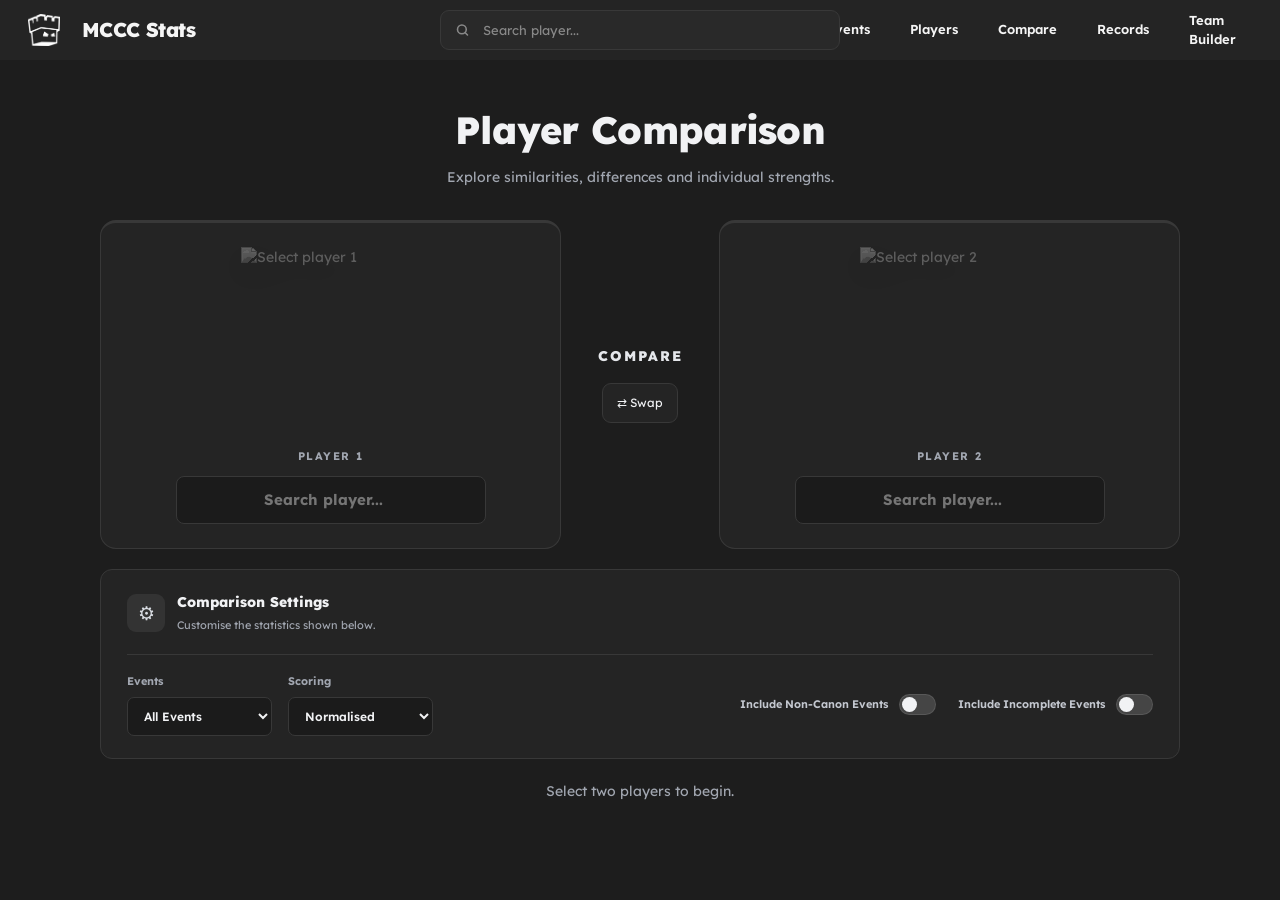
==== commit 9667f70a: "Add files via upload" ====
--- a/compare.html
+++ b/compare.html
@@ -32,6 +32,7 @@
       <a class="nav-link" href="players.html">Players</a>
       <a href="compare.html" class="nav-link active" aria-current="page">Compare</a>
       <a class="nav-link" href="records.html">Records</a>
+      <a href="teambuilder.html" class="nav-link">Team Builder</a>
     </div>
   </nav>
 </header>
--- a/css/style.css
+++ b/css/style.css
@@ -4278,6 +4278,126 @@
     text-align: center;
 }
 
+
+/* ==========================================
+   MOBILE NAVBAR FIX
+   ========================================== */
+
+@media (max-width: 768px) {
+    .site-header .navbar {
+        display: grid;
+        grid-template-columns: minmax(0, 1fr) auto;
+        align-items: center;
+        gap: 12px;
+        padding: 12px 16px;
+        position: relative;
+    }
+
+    .site-header .navbar-start {
+        display: flex;
+        align-items: center;
+        min-width: 0;
+        gap: 8px;
+    }
+
+    .site-header .navbar-start img {
+        flex-shrink: 0;
+        width: 32px !important;
+        height: 32px !important;
+        margin-right: 0 !important;
+    }
+
+    .site-header .navbar-brand {
+        white-space: nowrap;
+        font-size: 17px;
+    }
+
+    .site-header .navbar-search {
+        grid-column: 1 / -1;
+        grid-row: 2;
+        width: 100%;
+        min-width: 0;
+        max-width: none;
+        margin: 0;
+    }
+
+    .site-header .navbar-search-input {
+        width: 100%;
+        box-sizing: border-box;
+    }
+
+    .site-header .navbar-end {
+        display: none;
+        grid-column: 1 / -1;
+        grid-row: 3;
+        flex-direction: column;
+        align-items: stretch;
+        width: 100%;
+        gap: 4px;
+        margin: 0;
+        padding: 8px 0 0;
+    }
+
+    .site-header .navbar-end.is-open {
+        display: flex;
+    }
+
+    .site-header .navbar-end .nav-link {
+        display: block;
+        padding: 12px;
+        width: 100%;
+        box-sizing: border-box;
+        text-align: left;
+    }
+
+    .mobile-nav-toggle {
+        display: flex;
+        grid-column: 2;
+        grid-row: 1;
+        align-items: center;
+        justify-content: center;
+        width: 40px;
+        height: 40px;
+        background: transparent;
+        border: 1px solid #444;
+        border-radius: 8px;
+        color: white;
+        font-size: 23px;
+        cursor: pointer;
+    }
+}
+
+@media (min-width: 769px) {
+    .mobile-nav-toggle {
+        display: none;
+    }
+}
+
+
+
+/* Prevent Dodgebolts icon overlapping text on mobile */
+
+@media (max-width: 768px) {
+    .player-participation .player-stat-card {
+        padding: 17px 10px;
+        gap: 4px;
+    }
+
+    .player-participation .player-stat-label {
+        font-size: 12px;
+    }
+
+    .player-participation .player-stat-icon {
+        font-size: 22px;
+        flex-shrink: 0;
+    }
+
+    .player-participation .player-stat-icon img {
+        width: 28px;
+        height: 28px;
+        object-fit: contain;
+    }
+}
 
 
 
